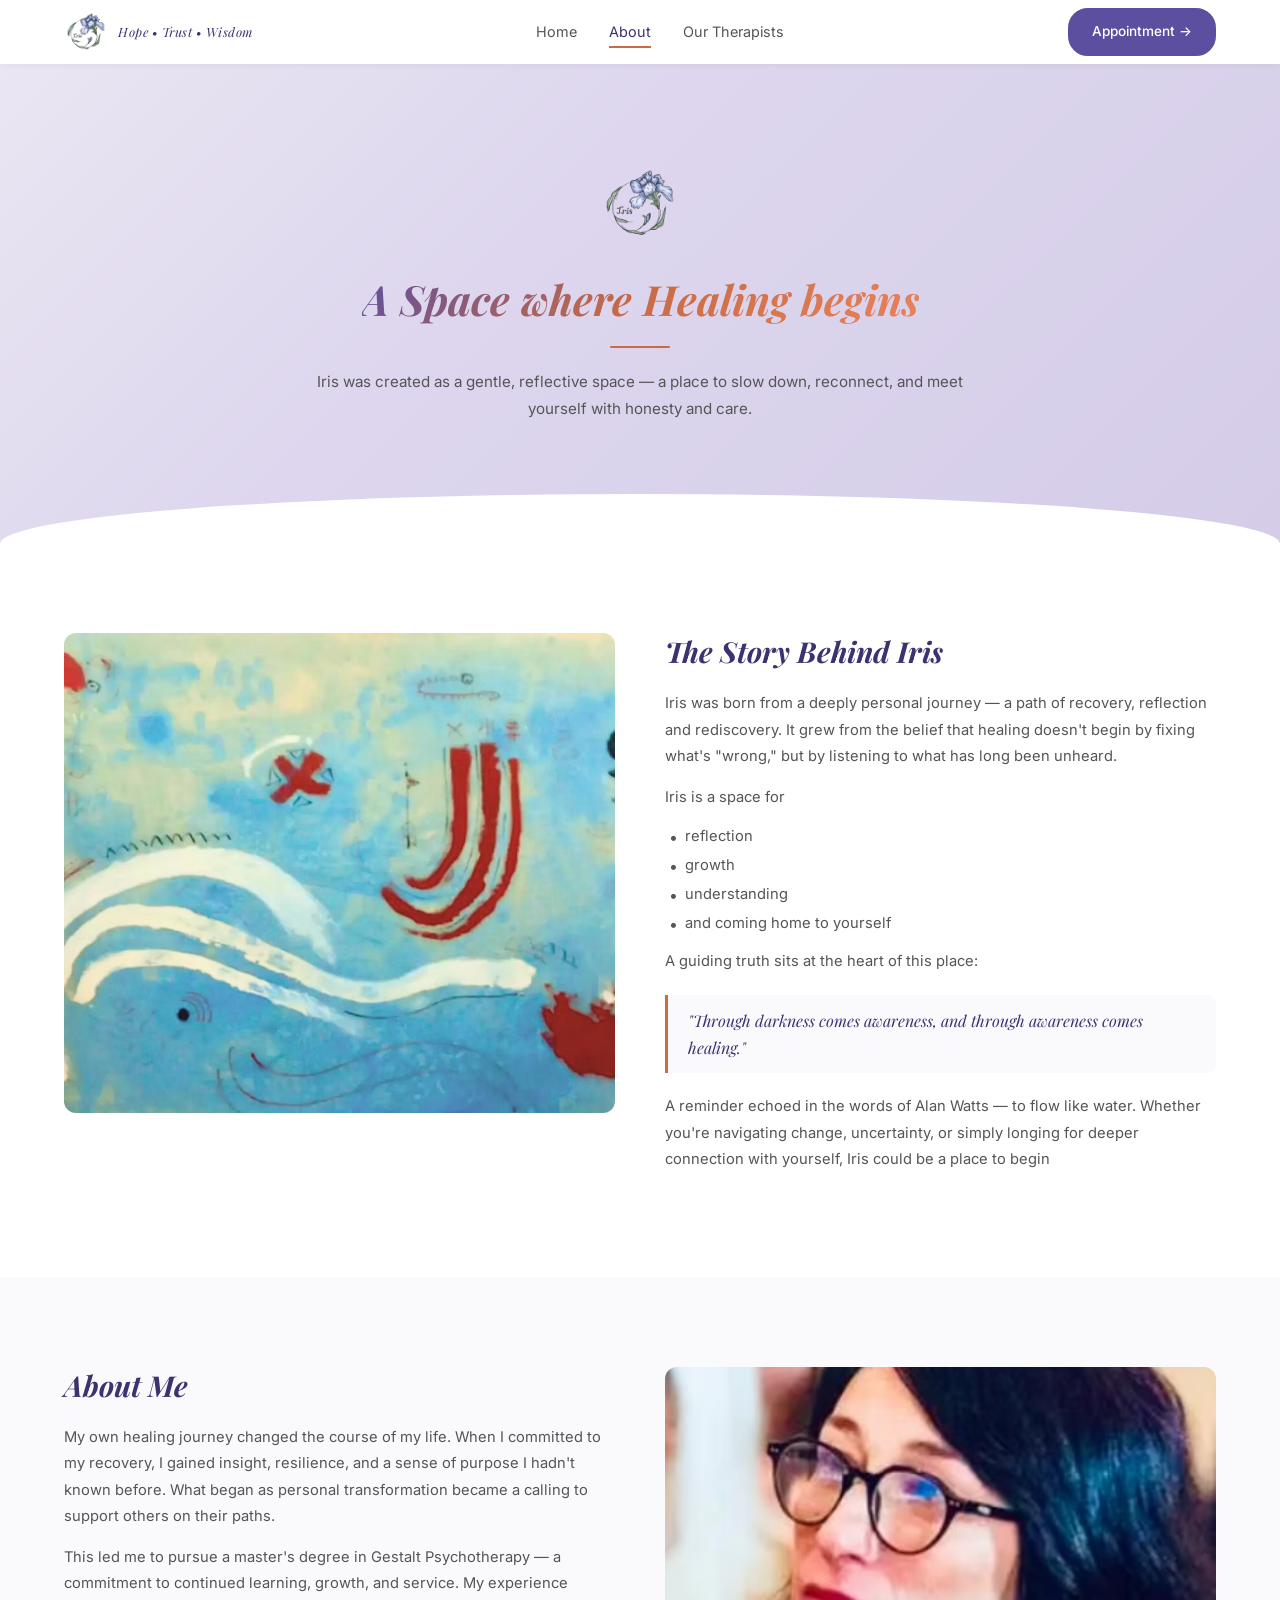
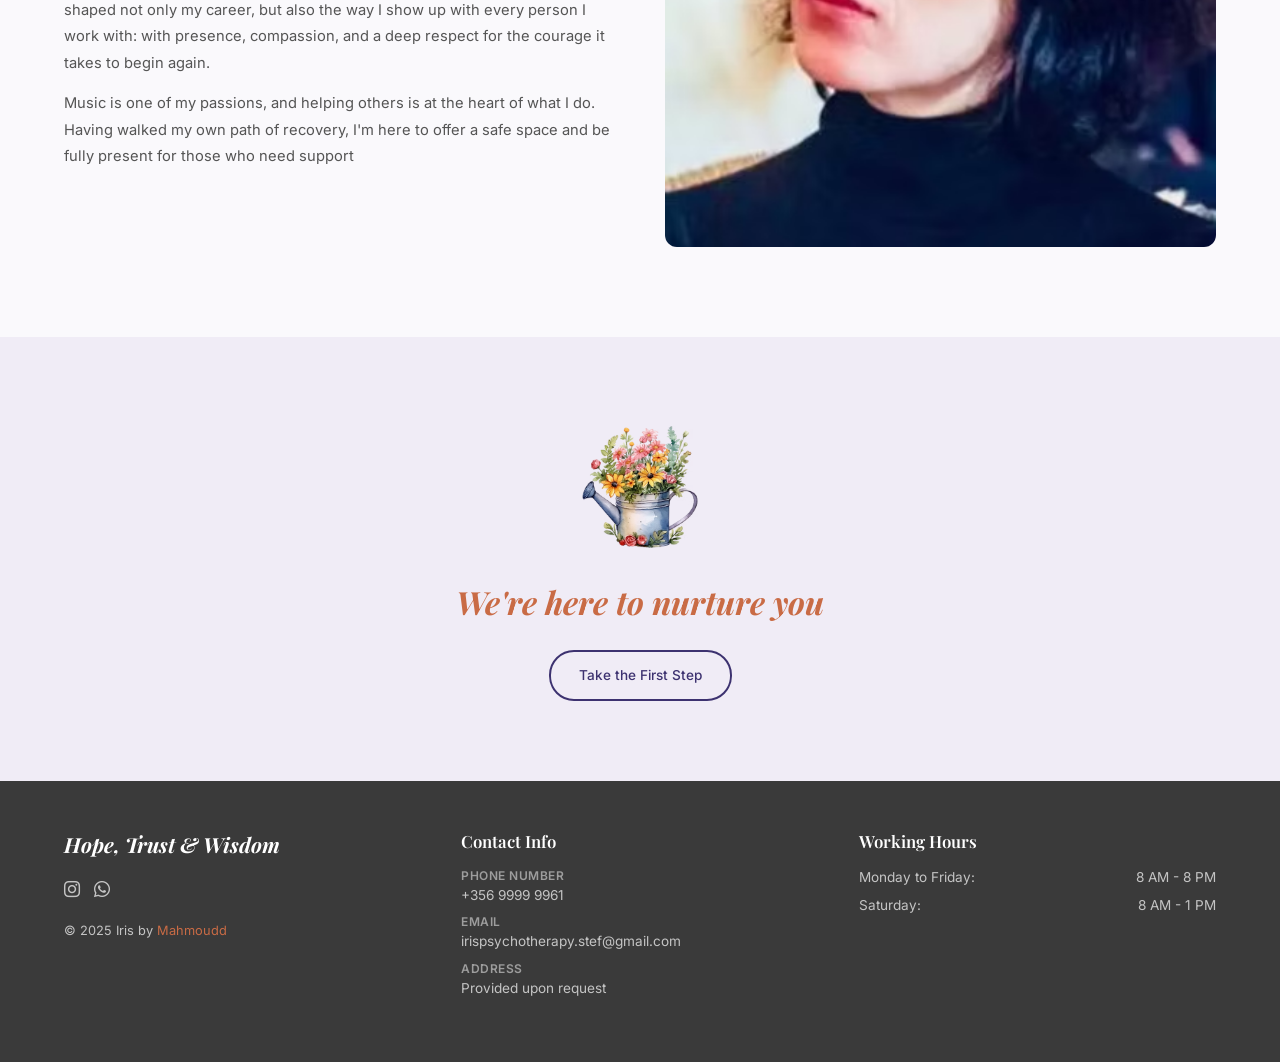
==== about.html @ fb7621ab "Initial commit: IRIS Psychotherapy static website Co-Authored-By: Claude Opus 4.6 (1M context) <nore" ====
<!DOCTYPE html>
<html lang="en">
<head>
  <meta charset="UTF-8">
  <meta name="viewport" content="width=device-width, initial-scale=1.0">
  <title>About - IRIS Psychotherapy</title>
  <link rel="preconnect" href="https://fonts.googleapis.com">
  <link rel="preconnect" href="https://fonts.gstatic.com" crossorigin>
  <link href="https://fonts.googleapis.com/css2?family=Inter:wght@300;400;500;600&family=Playfair+Display:ital,wght@0,400;0,500;0,600;0,700;1,400;1,500;1,600;1,700&display=swap" rel="stylesheet">
  <link rel="stylesheet" href="https://cdnjs.cloudflare.com/ajax/libs/font-awesome/6.5.1/css/all.min.css">
  <link rel="stylesheet" href="css/styles.css">
</head>
<body>

  <!-- Navigation -->
  <nav class="navbar">
    <div class="container">
      <a href="index.html" class="nav-logo">
        <img src="images/logo.png" alt="Iris Logo" class="nav-logo-img">
        <span class="nav-logo-text">Hope &bull; Trust &bull; Wisdom</span>
      </a>
      <div class="nav-links" id="navLinks">
        <a href="index.html">Home</a>
        <a href="about.html" class="active">About</a>
        <a href="#">Our Therapists</a>
      </div>
      <div class="nav-btn" id="navBtn">
        <a href="#" class="btn btn-primary">Appointment &rarr;</a>
      </div>
      <button class="nav-toggle" id="navToggle" aria-label="Toggle menu">
        <span></span>
        <span></span>
        <span></span>
      </button>
    </div>
  </nav>

  <!-- About Hero -->
  <section class="about-hero">
    <div class="container">
      <img src="images/logo.png" alt="Iris Logo" class="about-hero-logo">
      <h1><span class="heading-gradient">A Space where Healing begins</span></h1>
      <div class="hero-divider"></div>
      <p class="subtitle">
        Iris was created as a gentle, reflective space — a place to slow down, reconnect, and meet yourself with honesty and care.
      </p>
    </div>
    <div class="about-hero-curve"></div>
  </section>

  <!-- Story Section -->
  <section class="story-section">
    <div class="container">
      <div class="story-image">
        <img src="images/portrait.avif" alt="Therapist Portrait">
      </div>
      <div class="story-text">
        <h2>The Story Behind Iris</h2>
        <p>
          Iris was born from a deeply personal journey — a path of recovery, reflection and rediscovery. It grew from the belief that healing doesn't begin by fixing what's "wrong," but by listening to what has long been unheard.
        </p>
        <p>Iris is a space for</p>
        <ul>
          <li>reflection</li>
          <li>growth</li>
          <li>understanding</li>
          <li>and coming home to yourself</li>
        </ul>
        <p>A guiding truth sits at the heart of this place:</p>
        <blockquote>
          "Through darkness comes awareness, and through awareness comes healing."
        </blockquote>
        <p>
          A reminder echoed in the words of Alan Watts — to flow like water. Whether you're navigating change, uncertainty, or simply longing for deeper connection with yourself, Iris could be a place to begin
        </p>
      </div>
    </div>
  </section>

  <!-- About Me Section -->
  <section class="aboutme-section">
    <div class="container">
      <div class="aboutme-text">
        <h2>About Me</h2>
        <p>
          My own healing journey changed the course of my life. When I committed to my recovery, I gained insight, resilience, and a sense of purpose I hadn't known before. What began as personal transformation became a calling to support others on their paths.
        </p>
        <p>
          This led me to pursue a master's degree in Gestalt Psychotherapy — a commitment to continued learning, growth, and service. My experience shaped not only my career, but also the way I show up with every person I work with: with presence, compassion, and a deep respect for the courage it takes to begin again.
        </p>
        <p>
          Music is one of my passions, and helping others is at the heart of what I do. Having walked my own path of recovery, I'm here to offer a safe space and be fully present for those who need support
        </p>
      </div>
      <div class="aboutme-image">
        <img src="images/art.avif" alt="Artistic Painting">
      </div>
    </div>
  </section>

  <!-- CTA Section -->
  <section class="cta-section">
    <div class="container">
      <img src="images/healing-flowers.avif" alt="Healing Flowers" class="cta-flower-img">
      <h2 class="italic-coral">We're here to nurture you</h2>
      <a href="#" class="btn btn-outline">Take the First Step</a>
    </div>
  </section>

  <!-- Footer -->
  <footer class="footer">
    <div class="container">
      <div class="footer-grid">
        <div class="footer-brand">
          <h3>Hope, Trust &amp; Wisdom</h3>
          <div class="footer-social">
            <a href="#" aria-label="Instagram"><i class="fab fa-instagram"></i></a>
            <a href="#" aria-label="WhatsApp"><i class="fab fa-whatsapp"></i></a>
          </div>
          <p class="copyright">&copy; 2025 Iris by <a href="#">Mahmoudd</a></p>
        </div>
        <div class="footer-contact">
          <h4>Contact Info</h4>
          <p><span class="label">Phone Number</span>+356 9999 9961</p>
          <p><span class="label">Email</span>irispsychotherapy.stef@gmail.com</p>
          <p><span class="label">Address</span>Provided upon request</p>
        </div>
        <div class="footer-hours">
          <h4>Working Hours</h4>
          <p><span>Monday to Friday:</span> <span>8 AM - 8 PM</span></p>
          <p><span>Saturday:</span> <span>8 AM - 1 PM</span></p>
        </div>
      </div>
    </div>
  </footer>

  <script>
    const navToggle = document.getElementById('navToggle');
    const navLinks = document.getElementById('navLinks');
    const navBtn = document.getElementById('navBtn');
    navToggle.addEventListener('click', function() {
      navLinks.classList.toggle('active');
      navBtn.classList.toggle('active');
    });
  </script>

</body>
</html>
---- css/styles.css ----
/* ===== CSS Custom Properties ===== */
:root {
  --primary-purple: #3d3270;
  --coral: #c96b45;
  --cream-bg: #fef5ed;
  --dark-purple: #2d2654;
  --button-purple: #5c4fa0;
  --lavender: #eae6f2;
  --lavender-light: #f0ecf6;
  --footer-dark: #3a3a3a;
  --white: #ffffff;
  --body-text: #555555;
  --light-text: #777777;
  --max-width: 1200px;
}

/* ===== Reset & Base ===== */
*, *::before, *::after {
  margin: 0;
  padding: 0;
  box-sizing: border-box;
}

html {
  scroll-behavior: smooth;
}

body {
  font-family: 'Inter', sans-serif;
  color: var(--body-text);
  line-height: 1.7;
  font-size: 15px;
  background: var(--white);
}

a {
  text-decoration: none;
  color: inherit;
}

ul {
  list-style: none;
}

img {
  max-width: 100%;
  display: block;
}

.container {
  max-width: var(--max-width);
  margin: 0 auto;
  padding: 0 24px;
}

h1, h2, h3, h4, h5, h6 {
  font-family: 'Playfair Display', serif;
  color: var(--primary-purple);
  line-height: 1.3;
}

.italic-coral {
  font-family: 'Playfair Display', serif;
  font-style: italic;
  color: var(--coral);
}

.heading-gradient {
  font-family: 'Playfair Display', serif;
  font-style: italic;
  background: linear-gradient(135deg, var(--button-purple) 0%, var(--coral) 50%, #e8825c 100%);
  -webkit-background-clip: text;
  -webkit-text-fill-color: transparent;
  background-clip: text;
}

/* ===== Buttons ===== */
.btn {
  display: inline-block;
  padding: 12px 28px;
  border-radius: 25px;
  font-family: 'Inter', sans-serif;
  font-size: 0.85rem;
  font-weight: 500;
  cursor: pointer;
  transition: all 0.3s ease;
  border: 2px solid transparent;
}

.btn-primary {
  background: var(--button-purple);
  color: var(--white);
  border-color: var(--button-purple);
}

.btn-primary:hover {
  background: var(--primary-purple);
  border-color: var(--primary-purple);
  transform: translateY(-2px);
  box-shadow: 0 4px 15px rgba(92, 79, 160, 0.3);
}

.btn-outline {
  background: transparent;
  color: var(--primary-purple);
  border-color: var(--primary-purple);
}

.btn-outline:hover {
  background: var(--button-purple);
  color: var(--white);
  border-color: var(--button-purple);
  transform: translateY(-2px);
  box-shadow: 0 4px 15px rgba(92, 79, 160, 0.3);
}

/* ===== Navigation ===== */
.navbar {
  background: var(--white);
  box-shadow: 0 1px 8px rgba(0, 0, 0, 0.05);
  position: sticky;
  top: 0;
  z-index: 1000;
}

.navbar .container {
  display: flex;
  align-items: center;
  justify-content: space-between;
  height: 64px;
}

.nav-logo {
  display: flex;
  align-items: center;
  gap: 10px;
}

.nav-logo-img {
  width: 44px;
  height: 44px;
  object-fit: contain;
}

.nav-logo-text {
  font-family: 'Playfair Display', serif;
  font-style: italic;
  font-size: 0.8rem;
  color: var(--primary-purple);
  letter-spacing: 0.5px;
}

.nav-links {
  display: flex;
  align-items: center;
  gap: 32px;
}

.nav-links a {
  font-size: 0.9rem;
  color: var(--body-text);
  transition: color 0.3s ease;
  position: relative;
}

.nav-links a::after {
  content: '';
  position: absolute;
  bottom: -4px;
  left: 0;
  width: 0;
  height: 2px;
  background: var(--coral);
  transition: width 0.3s ease;
}

.nav-links a:hover,
.nav-links a.active {
  color: var(--primary-purple);
}

.nav-links a:hover::after,
.nav-links a.active::after {
  width: 100%;
}

.nav-btn .btn {
  padding: 10px 22px;
  font-size: 0.85rem;
  border-radius: 20px;
}

/* Mobile menu toggle */
.nav-toggle {
  display: none;
  flex-direction: column;
  gap: 5px;
  cursor: pointer;
  background: none;
  border: none;
  padding: 4px;
}

.nav-toggle span {
  width: 24px;
  height: 2px;
  background: var(--primary-purple);
  transition: all 0.3s ease;
}

/* ===== Hero Section (Home) ===== */
.hero {
  background: linear-gradient(135deg, var(--cream-bg) 0%, #fdf0e4 50%, #f8e6d6 100%);
  padding: 70px 0 90px;
  overflow: hidden;
}

.hero .container {
  display: flex;
  align-items: center;
  gap: 40px;
}

.hero-content {
  flex: 1;
  min-width: 0;
  animation: fadeInUp 0.8s ease both;
}

.hero-label {
  font-size: 0.7rem;
  font-weight: 600;
  letter-spacing: 3px;
  text-transform: uppercase;
  color: var(--button-purple);
  margin-bottom: 16px;
}

.hero-heading {
  font-size: 2.8rem;
  font-weight: 700;
  margin-bottom: 20px;
  line-height: 1.2;
}

.hero-heading .heading-gradient {
  display: block;
  font-size: 3rem;
}

.hero-desc {
  font-size: 0.95rem;
  color: var(--body-text);
  max-width: 480px;
  margin-bottom: 32px;
  line-height: 1.8;
}

.hero-buttons {
  display: flex;
  gap: 14px;
  flex-wrap: wrap;
}

.hero-visual {
  flex: 1;
  min-width: 0;
  display: flex;
  align-items: center;
  justify-content: center;
  animation: fadeInUp 0.8s ease 0.2s both;
}

.hero-logo-img {
  width: 100%;
  max-width: 420px;
  object-fit: contain;
}

/* ===== About Section (Home) ===== */
.about-section {
  padding: 90px 0;
  background: var(--white);
}

.about-section .container {
  display: flex;
  gap: 50px;
  align-items: flex-start;
}

.about-image {
  flex: 1;
  min-width: 0;
}

.about-image img {
  width: 100%;
  border-radius: 12px;
  object-fit: cover;
}

.about-text {
  flex: 1;
  min-width: 0;
}

.section-label {
  font-size: 0.72rem;
  font-weight: 600;
  letter-spacing: 3px;
  text-transform: uppercase;
  color: var(--button-purple);
  margin-bottom: 12px;
  display: block;
}

.about-text h2 {
  font-size: 1.9rem;
  margin-bottom: 20px;
  font-weight: 700;
}

.about-text p {
  margin-bottom: 14px;
  line-height: 1.8;
  font-size: 0.92rem;
}

.mission-vision {
  display: flex;
  gap: 36px;
  margin-top: 28px;
  margin-bottom: 28px;
}

.mission, .vision {
  flex: 1;
}

.mission h4, .vision h4 {
  font-size: 1rem;
  margin-bottom: 12px;
  color: var(--primary-purple);
  font-weight: 700;
}

.mission-item {
  display: flex;
  align-items: center;
  gap: 8px;
  margin-bottom: 8px;
  font-size: 0.88rem;
}

.mission-item .check {
  width: 20px;
  height: 20px;
  border: 1.5px solid var(--button-purple);
  border-radius: 50%;
  display: flex;
  align-items: center;
  justify-content: center;
  font-size: 0.65rem;
  color: var(--button-purple);
  flex-shrink: 0;
}

.vision p {
  font-size: 0.88rem;
  line-height: 1.7;
}

/* ===== Process Section ===== */
.process-section {
  padding: 90px 0;
  background: var(--white);
  border-top: 1px solid #f0f0f0;
}

.process-section .section-header {
  text-align: center;
  margin-bottom: 60px;
}

.process-section .section-header .section-label {
  margin-bottom: 8px;
}

.process-section .section-header h2 {
  font-size: 2rem;
}

/* Timeline */
.timeline {
  position: relative;
}

.timeline-line {
  position: absolute;
  top: 24px;
  left: 0;
  right: 0;
  height: 2px;
  background: repeating-linear-gradient(
    90deg,
    var(--lavender) 0px,
    var(--lavender) 8px,
    transparent 8px,
    transparent 16px
  );
  z-index: 0;
}

.timeline-steps {
  display: grid;
  grid-template-columns: repeat(4, 1fr);
  gap: 24px;
  position: relative;
  z-index: 1;
}

.timeline-step {
  display: flex;
  flex-direction: column;
  align-items: center;
  text-align: center;
}

.timeline-node {
  width: 50px;
  height: 50px;
  border-radius: 50%;
  background: linear-gradient(135deg, var(--button-purple), var(--coral));
  display: flex;
  align-items: center;
  justify-content: center;
  margin-bottom: 24px;
  position: relative;
  box-shadow: 0 4px 16px rgba(92, 79, 160, 0.25);
  transition: all 0.3s ease;
}

.timeline-step:hover .timeline-node {
  transform: scale(1.12);
  box-shadow: 0 6px 24px rgba(92, 79, 160, 0.35);
}

.timeline-number {
  font-family: 'Playfair Display', serif;
  font-size: 1rem;
  font-weight: 700;
  color: var(--white);
}

.timeline-card {
  background: var(--white);
  border: 1px solid #ebe7f2;
  border-radius: 14px;
  padding: 28px 24px;
  width: 100%;
  transition: all 0.3s ease;
  border-top: 3px solid transparent;
}

.timeline-step:hover .timeline-card {
  transform: translateY(-4px);
  box-shadow: 0 10px 30px rgba(61, 50, 112, 0.08);
  border-top-color: var(--coral);
}

.timeline-card h3 {
  font-family: 'Playfair Display', serif;
  font-size: 1.15rem;
  color: var(--primary-purple);
  margin-bottom: 12px;
  font-weight: 600;
}

.timeline-card p {
  font-size: 0.85rem;
  line-height: 1.75;
  color: var(--body-text);
}

/* ===== Testimonial Section ===== */
.testimonial-section {
  background: var(--dark-purple);
  padding: 80px 0;
  text-align: center;
  position: relative;
  overflow: hidden;
}

.testimonial-quote-mark-left,
.testimonial-quote-mark {
  font-family: 'Playfair Display', serif;
  font-size: 6rem;
  color: rgba(255, 255, 255, 0.12);
  line-height: 1;
  position: absolute;
  top: 50px;
  left: 10%;
}

.testimonial-quote-mark-right {
  font-family: 'Playfair Display', serif;
  font-size: 6rem;
  color: rgba(255, 255, 255, 0.12);
  line-height: 1;
  position: absolute;
  bottom: 80px;
  right: 10%;
}

.testimonial-section blockquote {
  max-width: 700px;
  margin: 0 auto;
  position: relative;
  z-index: 1;
}

.testimonial-section blockquote p {
  font-family: 'Playfair Display', serif;
  font-size: 1.05rem;
  color: var(--white);
  line-height: 2;
  font-style: italic;
  margin-bottom: 28px;
}

.testimonial-attribution {
  font-family: 'Inter', sans-serif;
  font-style: normal;
  font-size: 0.85rem;
  color: rgba(255, 255, 255, 0.6);
  letter-spacing: 1px;
}

/* ===== CTA Section ===== */
.cta-section {
  padding: 80px 0;
  text-align: center;
  background: var(--lavender-light);
}

.cta-flower-img {
  width: 140px;
  height: auto;
  margin: 0 auto 24px;
}

.cta-section h2 {
  font-size: 2rem;
  margin-bottom: 28px;
}

/* ===== Footer ===== */
.footer {
  background: var(--footer-dark);
  padding: 50px 0 30px;
  color: rgba(255, 255, 255, 0.7);
  font-size: 0.85rem;
}

.footer-grid {
  display: grid;
  grid-template-columns: 1fr 1fr 1fr;
  gap: 40px;
  margin-bottom: 30px;
}

.footer-brand h3 {
  font-family: 'Playfair Display', serif;
  font-style: italic;
  color: var(--white);
  font-size: 1.3rem;
  margin-bottom: 16px;
}

.footer-social {
  display: flex;
  gap: 14px;
  margin-bottom: 14px;
}

.footer-social a {
  color: rgba(255, 255, 255, 0.7);
  font-size: 1.15rem;
  transition: color 0.3s ease;
}

.footer-social a:hover {
  color: var(--coral);
}

.footer-brand .copyright {
  font-size: 0.8rem;
}

.footer-brand .copyright a {
  color: var(--coral);
  transition: color 0.3s ease;
}

.footer-brand .copyright a:hover {
  color: #e0885f;
}

.footer-contact h4,
.footer-hours h4 {
  color: var(--white);
  font-family: 'Playfair Display', serif;
  font-size: 1.05rem;
  margin-bottom: 14px;
  font-weight: 600;
}

.footer-contact p {
  margin-bottom: 4px;
  line-height: 1.5;
}

.footer-contact p .label {
  display: block;
  font-size: 0.75rem;
  font-weight: 600;
  text-transform: uppercase;
  letter-spacing: 0.5px;
  color: rgba(255, 255, 255, 0.5);
  margin-top: 8px;
}

.footer-hours p {
  margin-bottom: 6px;
  line-height: 1.6;
  display: flex;
  justify-content: space-between;
  gap: 20px;
}

/* footer-bottom removed */

/* ===== About Page Hero ===== */
.about-hero {
  background: linear-gradient(135deg, var(--lavender) 0%, #ddd6ee 40%, #d5cde8 100%);
  padding: 100px 0 120px;
  text-align: center;
  position: relative;
  overflow: hidden;
}

.about-hero-logo {
  width: 80px;
  height: 80px;
  object-fit: contain;
  margin: 0 auto 28px;
  opacity: 0.85;
}

.about-hero h1 {
  font-size: 2.6rem;
  margin-bottom: 0;
  animation: fadeInUp 0.8s ease both;
}

.hero-divider {
  width: 60px;
  height: 2px;
  background: var(--coral);
  margin: 20px auto;
  border-radius: 2px;
}

.about-hero .subtitle {
  max-width: 680px;
  margin: 0 auto;
  font-size: 0.95rem;
  line-height: 1.8;
  color: var(--body-text);
  animation: fadeInUp 0.8s ease 0.15s both;
}

.about-hero-curve {
  position: absolute;
  bottom: -1px;
  left: 0;
  right: 0;
  height: 50px;
  background: var(--white);
  border-radius: 50% 50% 0 0 / 100% 100% 0 0;
}

@keyframes fadeInUp {
  from {
    opacity: 0;
    transform: translateY(20px);
  }
  to {
    opacity: 1;
    transform: translateY(0);
  }
}

/* ===== Story Section (About Page) ===== */
.story-section {
  padding: 90px 0;
  background: var(--white);
}

.story-section .container {
  display: flex;
  gap: 50px;
  align-items: flex-start;
}

.story-image {
  flex: 1;
  min-width: 0;
}

.story-image img {
  width: 100%;
  height: 480px;
  border-radius: 12px;
  object-fit: cover;
}

.story-text {
  flex: 1;
  min-width: 0;
}

.story-text h2 {
  font-size: 1.8rem;
  font-style: italic;
  margin-bottom: 20px;
}

.story-text p {
  margin-bottom: 14px;
  line-height: 1.8;
  font-size: 0.92rem;
}

.story-text ul {
  margin: 12px 0;
  padding-left: 4px;
}

.story-text ul li {
  position: relative;
  padding-left: 16px;
  margin-bottom: 4px;
  line-height: 1.7;
  font-size: 0.92rem;
}

.story-text ul li::before {
  content: '\2022';
  position: absolute;
  left: 0;
  color: var(--body-text);
  font-size: 1rem;
}

.story-text blockquote {
  border-left: 3px solid var(--coral);
  padding: 12px 20px;
  margin: 20px 0;
  font-family: 'Playfair Display', serif;
  font-style: italic;
  font-size: 1rem;
  color: var(--primary-purple);
  background: rgba(234, 230, 242, 0.25);
  border-radius: 0 8px 8px 0;
}

/* ===== About Me Section (About Page) ===== */
.aboutme-section {
  padding: 90px 0;
  background: #faf9fc;
}

.aboutme-section .container {
  display: flex;
  gap: 50px;
  align-items: flex-start;
}

.aboutme-text {
  flex: 1;
  min-width: 0;
}

.aboutme-text h2 {
  font-size: 1.8rem;
  font-style: italic;
  margin-bottom: 20px;
}

.aboutme-text p {
  margin-bottom: 14px;
  line-height: 1.8;
  font-size: 0.92rem;
}

.aboutme-image {
  flex: 1;
  min-width: 0;
}

.aboutme-image img {
  width: 100%;
  height: 480px;
  border-radius: 12px;
  object-fit: cover;
}

/* ===== Responsive Design ===== */
@media (max-width: 992px) {
  .hero .container {
    flex-direction: column;
    text-align: center;
  }

  .hero-desc {
    margin-left: auto;
    margin-right: auto;
  }

  .hero-buttons {
    justify-content: center;
  }

  .hero-heading {
    font-size: 2.4rem;
  }

  .hero-heading .heading-gradient {
    font-size: 2.6rem;
  }

  .about-section .container,
  .story-section .container,
  .aboutme-section .container {
    flex-direction: column;
  }

  .timeline-steps {
    grid-template-columns: repeat(2, 1fr);
    gap: 40px 24px;
  }

  .timeline-line {
    display: none;
  }

  .footer-grid {
    grid-template-columns: 1fr;
    gap: 28px;
  }

  .about-hero h1 {
    font-size: 2.2rem;
  }
}

@media (max-width: 768px) {
  .nav-links,
  .nav-btn {
    display: none;
  }

  .nav-links.active {
    display: flex;
    flex-direction: column;
    position: absolute;
    top: 64px;
    left: 0;
    right: 0;
    background: var(--white);
    padding: 24px;
    box-shadow: 0 8px 20px rgba(0, 0, 0, 0.1);
    gap: 20px;
    z-index: 999;
  }

  .nav-btn.active {
    display: block;
    position: absolute;
    top: calc(64px + 120px);
    left: 0;
    right: 0;
    background: var(--white);
    padding: 0 24px 24px;
    box-shadow: 0 8px 20px rgba(0, 0, 0, 0.1);
    z-index: 999;
  }

  .nav-toggle {
    display: flex;
  }

  .hero {
    padding: 50px 0 70px;
  }

  .hero-heading {
    font-size: 2rem;
  }

  .hero-heading .heading-gradient {
    font-size: 2.2rem;
  }

  .timeline-steps {
    grid-template-columns: 1fr;
    gap: 32px;
  }

  .mission-vision {
    flex-direction: column;
    gap: 20px;
  }

  .about-section,
  .process-section,
  .testimonial-section,
  .cta-section,
  .story-section,
  .aboutme-section {
    padding: 60px 0;
  }

  .about-text h2,
  .story-text h2,
  .aboutme-text h2 {
    font-size: 1.6rem;
  }

  .story-image img,
  .aboutme-image img {
    height: 360px;
  }

  .about-hero h1 {
    font-size: 1.8rem;
  }

  .cta-section h2 {
    font-size: 1.6rem;
  }
}

@media (max-width: 480px) {
  .hero-heading {
    font-size: 1.7rem;
  }

  .hero-heading .heading-gradient {
    font-size: 1.9rem;
  }

  .hero-buttons {
    flex-direction: column;
    align-items: center;
  }

  .btn {
    padding: 11px 24px;
    font-size: 0.85rem;
  }
}
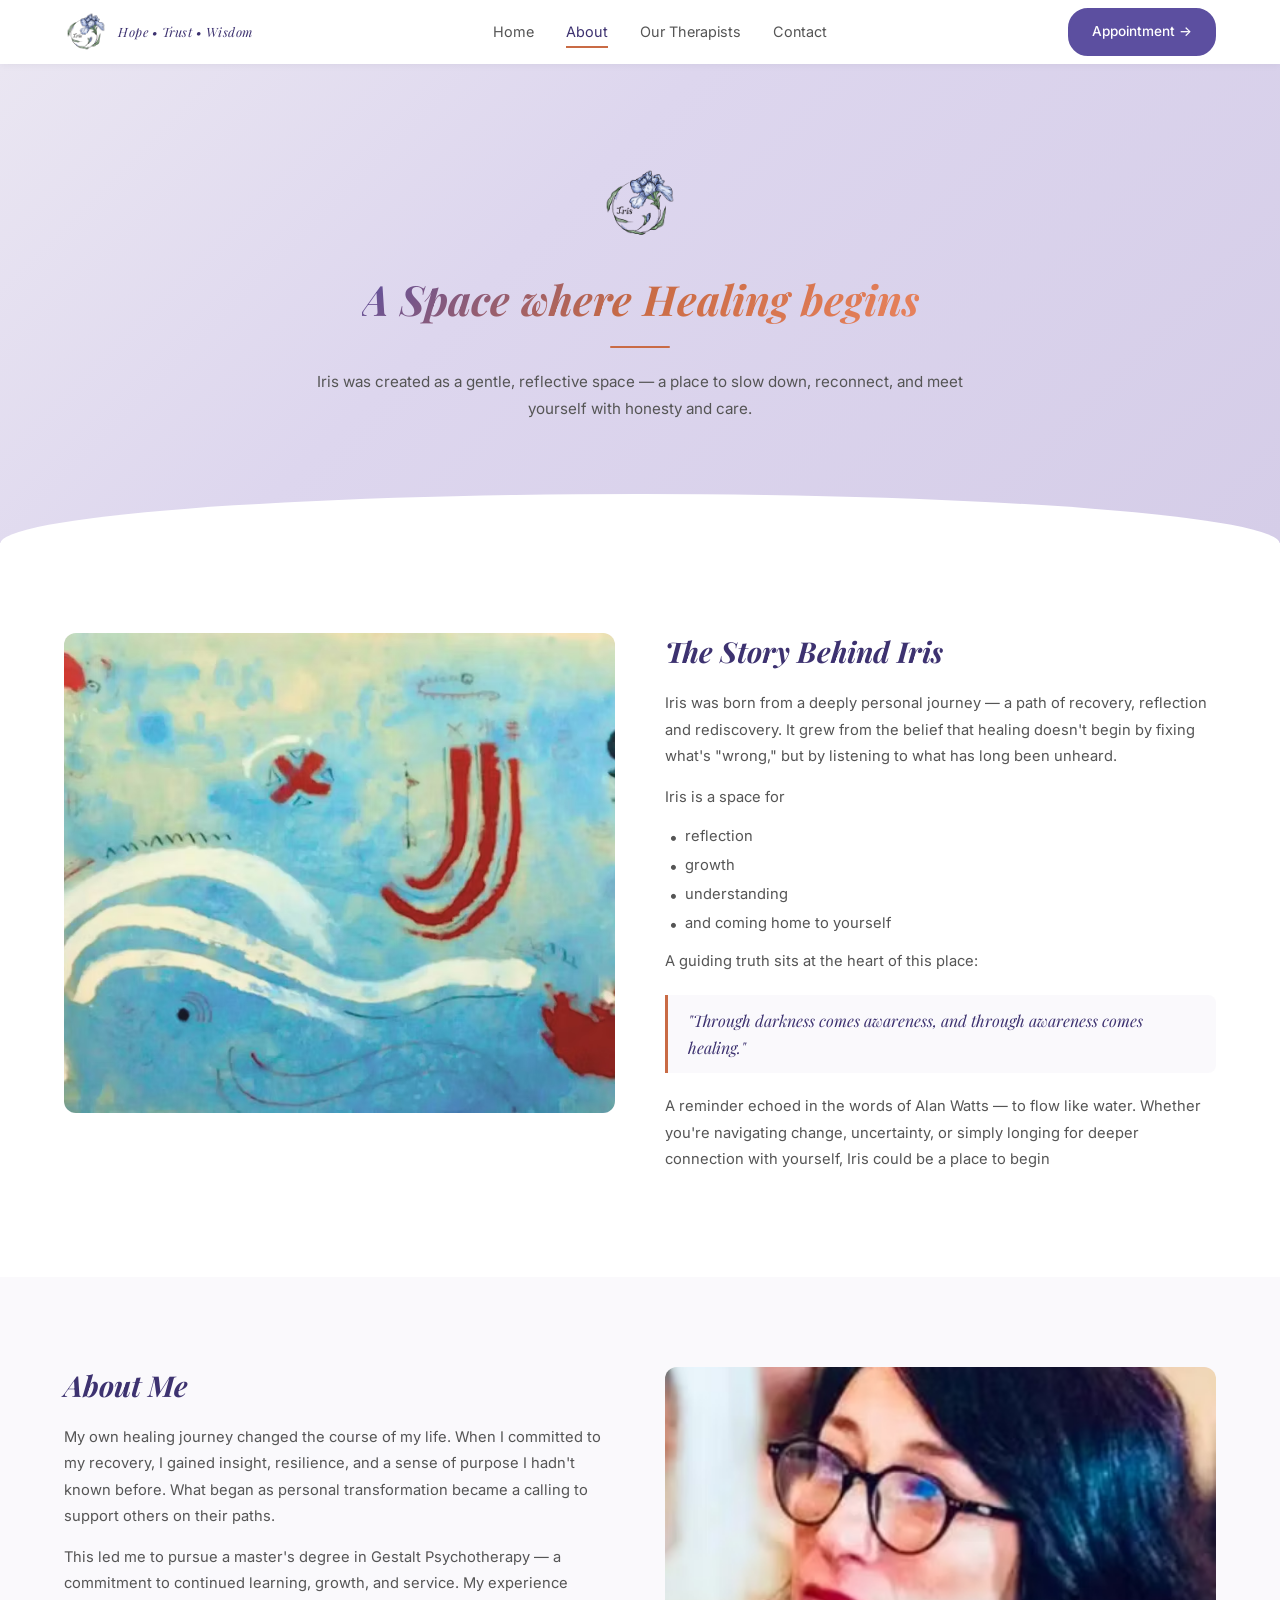
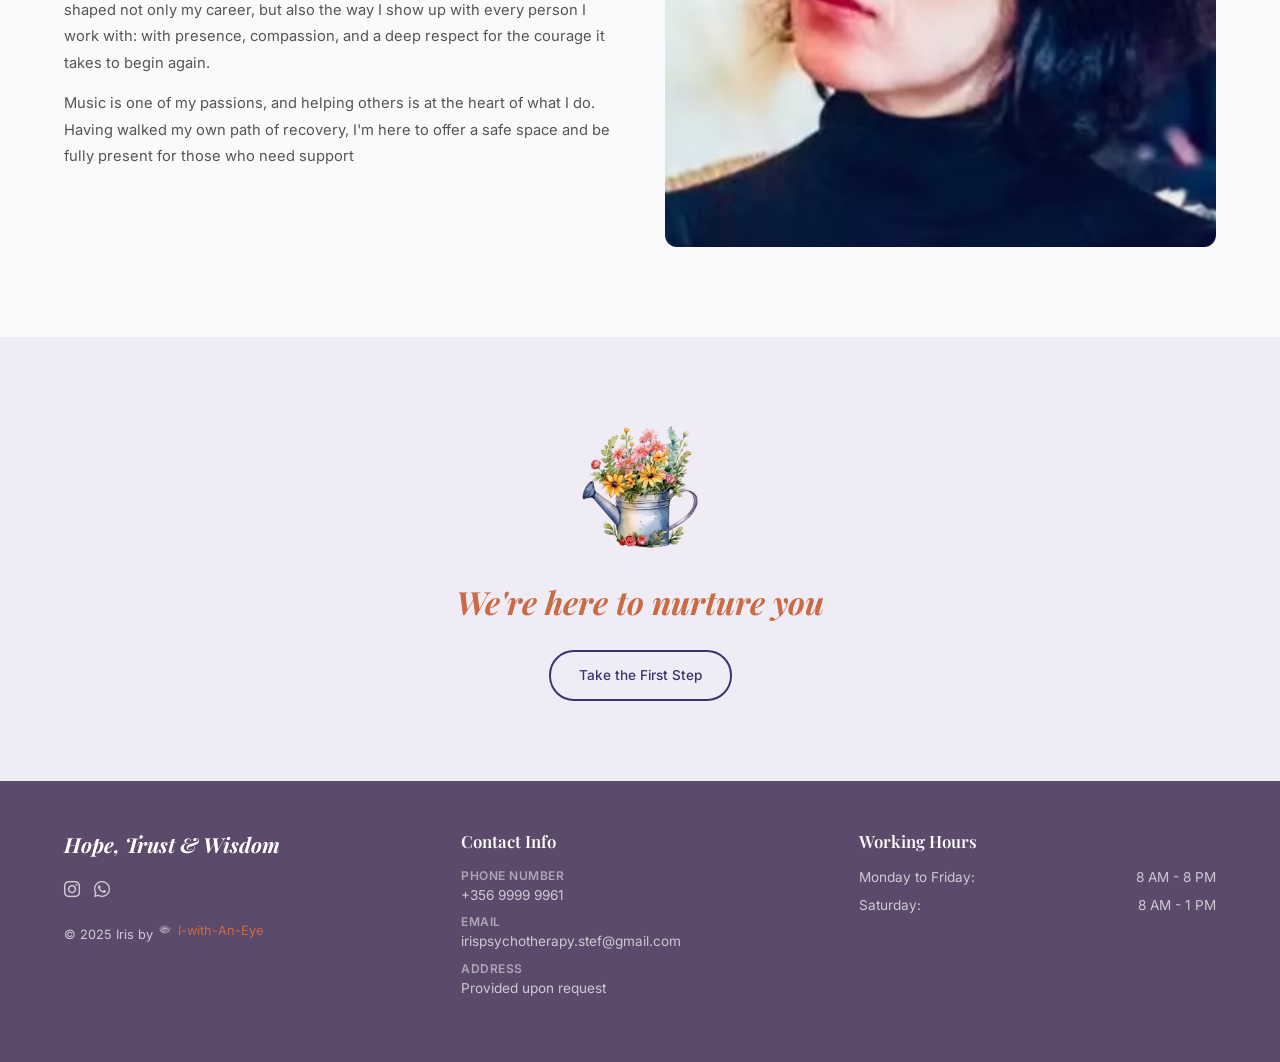
==== commit 02885160: "Add therapists page, design effects, I-with-An-Eye credit, and link fixes - New therapists.html: Ste" ====
--- a/about.html
+++ b/about.html
@@ -13,7 +13,7 @@
 <body>
 
   <!-- Navigation -->
-  <nav class="navbar">
+  <nav class="navbar" id="navbar">
     <div class="container">
       <a href="index.html" class="nav-logo">
         <img src="images/logo.png" alt="Iris Logo" class="nav-logo-img">
@@ -22,10 +22,11 @@
       <div class="nav-links" id="navLinks">
         <a href="index.html">Home</a>
         <a href="about.html" class="active">About</a>
-        <a href="#">Our Therapists</a>
+        <a href="therapists.html">Our Therapists</a>
+        <a href="index.html#contact">Contact</a>
       </div>
       <div class="nav-btn" id="navBtn">
-        <a href="#" class="btn btn-primary">Appointment &rarr;</a>
+        <a href="index.html#contact" class="btn btn-primary">Appointment &rarr;</a>
       </div>
       <button class="nav-toggle" id="navToggle" aria-label="Toggle menu">
         <span></span>
@@ -103,7 +104,7 @@
     <div class="container">
       <img src="images/healing-flowers.avif" alt="Healing Flowers" class="cta-flower-img">
       <h2 class="italic-coral">We're here to nurture you</h2>
-      <a href="#" class="btn btn-outline">Take the First Step</a>
+      <a href="index.html#contact" class="btn btn-outline">Take the First Step</a>
     </div>
   </section>
 
@@ -114,15 +115,15 @@
         <div class="footer-brand">
           <h3>Hope, Trust &amp; Wisdom</h3>
           <div class="footer-social">
-            <a href="#" aria-label="Instagram"><i class="fab fa-instagram"></i></a>
-            <a href="#" aria-label="WhatsApp"><i class="fab fa-whatsapp"></i></a>
+            <a href="https://www.instagram.com/p/DRwEeCRiIgd/" target="_blank" rel="noopener" aria-label="Instagram"><i class="fab fa-instagram"></i></a>
+            <a href="https://wa.me/35699999961" target="_blank" rel="noopener" aria-label="WhatsApp"><i class="fab fa-whatsapp"></i></a>
           </div>
-          <p class="copyright">&copy; 2025 Iris by <a href="#">Mahmoudd</a></p>
+          <p class="copyright">&copy; 2025 Iris by <a href="https://i-zaak.com" target="_blank" rel="noopener" class="credit-link"><img src="images/eye-logo.png" alt="I-with-An-Eye" class="credit-logo">I-with-An-Eye</a></p>
         </div>
         <div class="footer-contact">
           <h4>Contact Info</h4>
-          <p><span class="label">Phone Number</span>+356 9999 9961</p>
-          <p><span class="label">Email</span>irispsychotherapy.stef@gmail.com</p>
+          <p><span class="label">Phone Number</span><a href="tel:+35699999961">+356 9999 9961</a></p>
+          <p><span class="label">Email</span><a href="mailto:irispsychotherapy.stef@gmail.com">irispsychotherapy.stef@gmail.com</a></p>
           <p><span class="label">Address</span>Provided upon request</p>
         </div>
         <div class="footer-hours">
@@ -134,15 +135,7 @@
     </div>
   </footer>
 
-  <script>
-    const navToggle = document.getElementById('navToggle');
-    const navLinks = document.getElementById('navLinks');
-    const navBtn = document.getElementById('navBtn');
-    navToggle.addEventListener('click', function() {
-      navLinks.classList.toggle('active');
-      navBtn.classList.toggle('active');
-    });
-  </script>
+  <script src="js/main.js"></script>
 
 </body>
 </html>
--- a/css/styles.css
+++ b/css/styles.css
@@ -7,7 +7,7 @@
   --button-purple: #5c4fa0;
   --lavender: #eae6f2;
   --lavender-light: #f0ecf6;
-  --footer-dark: #3a3a3a;
+  --footer-dark: #5c4a6b;
   --white: #ffffff;
   --body-text: #555555;
   --light-text: #777777;
@@ -121,6 +121,12 @@
   position: sticky;
   top: 0;
   z-index: 1000;
+  transition: background 300ms ease-in-out, box-shadow 300ms ease-in-out;
+}
+
+/* Scrolled state (added via JS) — same solid white, shadow deepens */
+.navbar.scrolled {
+  box-shadow: 0 2px 20px rgba(61, 50, 112, 0.10);
 }
 
 .navbar .container {
@@ -555,6 +561,97 @@
   margin-bottom: 28px;
 }
 
+/* ===== Contact Section ===== */
+.contact-section {
+  padding: 90px 0;
+  background: var(--white);
+}
+
+.contact-section .section-header {
+  text-align: center;
+  margin-bottom: 48px;
+}
+
+.contact-section .section-header h2 {
+  font-size: 2rem;
+  margin-bottom: 12px;
+}
+
+.contact-subtitle {
+  font-size: 0.92rem;
+  color: var(--body-text);
+  max-width: 480px;
+  margin: 0 auto;
+}
+
+.contact-form {
+  max-width: 700px;
+  margin: 0 auto;
+}
+
+.form-row {
+  display: flex;
+  gap: 20px;
+  margin-bottom: 20px;
+}
+
+.form-group {
+  flex: 1;
+  display: flex;
+  flex-direction: column;
+}
+
+.form-group.full-width {
+  margin-bottom: 24px;
+}
+
+.form-group label {
+  font-size: 0.8rem;
+  font-weight: 500;
+  color: var(--primary-purple);
+  margin-bottom: 6px;
+  letter-spacing: 0.3px;
+}
+
+.form-group input,
+.form-group select,
+.form-group textarea {
+  font-family: 'Inter', sans-serif;
+  font-size: 0.88rem;
+  padding: 12px 16px;
+  border: 1.5px solid #e0dce8;
+  border-radius: 10px;
+  background: #faf9fc;
+  color: var(--body-text);
+  transition: border-color 0.3s ease, box-shadow 0.3s ease;
+  outline: none;
+}
+
+.form-group input:focus,
+.form-group select:focus,
+.form-group textarea:focus {
+  border-color: var(--button-purple);
+  box-shadow: 0 0 0 3px rgba(92, 79, 160, 0.1);
+}
+
+.form-group input::placeholder,
+.form-group textarea::placeholder {
+  color: #b0aab8;
+}
+
+.form-group textarea {
+  resize: vertical;
+  min-height: 120px;
+}
+
+.contact-form .btn {
+  display: block;
+  width: 100%;
+  text-align: center;
+  font-size: 0.92rem;
+  padding: 14px 28px;
+}
+
 /* ===== Footer ===== */
 .footer {
   background: var(--footer-dark);
@@ -619,6 +716,15 @@
 .footer-contact p {
   margin-bottom: 4px;
   line-height: 1.5;
+}
+
+.footer-contact a {
+  color: rgba(255, 255, 255, 0.7);
+  transition: color 0.3s ease;
+}
+
+.footer-contact a:hover {
+  color: var(--coral);
 }
 
 .footer-contact p .label {
@@ -817,6 +923,283 @@
   object-fit: cover;
 }
 
+/* ===== Image fade-in on load ===== */
+img {
+  opacity: 0;
+  transition: opacity 500ms ease-in-out;
+}
+
+img.img-loaded {
+  opacity: 1;
+}
+
+/* ===== Scroll reveal ===== */
+.reveal {
+  opacity: 0;
+  transform: translateY(28px);
+  transition: opacity 700ms cubic-bezier(.19, 1, .22, 1), transform 700ms cubic-bezier(.19, 1, .22, 1);
+}
+
+.reveal.revealed {
+  opacity: 1;
+  transform: translateY(0);
+}
+
+/* ===== Credit logo in footer ===== */
+.credit-link {
+  display: inline-flex;
+  align-items: center;
+  gap: 5px;
+  color: var(--coral);
+  transition: color 0.3s ease;
+}
+
+.credit-link:hover {
+  color: #e0885f;
+}
+
+.credit-logo {
+  width: 16px;
+  height: 16px;
+  object-fit: contain;
+  opacity: 1 !important; /* override the global img fade for this tiny icon */
+  filter: invert(0); /* white logo on dark bg */
+}
+
+/* ===== Parallax Section ===== */
+.parallax-section {
+  position: relative;
+  overflow: hidden;
+}
+
+.parallax-bg {
+  position: absolute;
+  inset: -60px 0;
+  background-size: cover;
+  background-position: center;
+  will-change: transform;
+  z-index: 0;
+}
+
+.parallax-overlay {
+  position: absolute;
+  inset: 0;
+  background: linear-gradient(135deg, rgba(61, 50, 112, 0.75) 0%, rgba(45, 38, 84, 0.65) 100%);
+  z-index: 1;
+}
+
+/* ===== Therapists Hero ===== */
+.therapists-hero {
+  padding: 110px 0 100px;
+  text-align: center;
+}
+
+.therapists-hero-content {
+  position: relative;
+  z-index: 2;
+}
+
+.therapists-hero .section-label.light {
+  color: rgba(255, 255, 255, 0.75);
+}
+
+.therapists-hero h1 {
+  font-size: 2.8rem;
+  color: var(--white);
+  margin-bottom: 0;
+  animation: fadeInUp 0.8s ease both;
+}
+
+.therapists-hero .hero-divider {
+  margin: 20px auto;
+}
+
+.therapists-hero .subtitle {
+  max-width: 600px;
+  margin: 0 auto;
+  font-size: 0.95rem;
+  line-height: 1.8;
+  color: rgba(255, 255, 255, 0.82);
+  animation: fadeInUp 0.8s ease 0.15s both;
+}
+
+/* ===== Therapists Section ===== */
+.therapists-section {
+  padding: 90px 0;
+  background: var(--white);
+}
+
+.therapist-card {
+  display: flex;
+  gap: 60px;
+  align-items: flex-start;
+  margin-bottom: 90px;
+  padding-bottom: 90px;
+  border-bottom: 1px solid #f0ecf6;
+}
+
+.therapist-card:last-child {
+  margin-bottom: 0;
+  padding-bottom: 0;
+  border-bottom: none;
+}
+
+.therapist-card--reverse {
+  flex-direction: row-reverse;
+}
+
+.therapist-photo-wrap {
+  flex: 0 0 360px;
+  position: relative;
+}
+
+.therapist-photo-wrap::before {
+  content: '';
+  position: absolute;
+  inset: -12px -12px auto auto;
+  width: 80px;
+  height: 80px;
+  border-top: 3px solid var(--coral);
+  border-right: 3px solid var(--coral);
+  border-radius: 0 8px 0 0;
+  z-index: 0;
+}
+
+.therapist-card--reverse .therapist-photo-wrap::before {
+  inset: -12px auto auto -12px;
+  border-top: 3px solid var(--coral);
+  border-right: none;
+  border-left: 3px solid var(--coral);
+  border-radius: 8px 0 0 0;
+}
+
+.therapist-photo {
+  width: 100%;
+  height: 480px;
+  object-fit: cover;
+  border-radius: 12px;
+  position: relative;
+  z-index: 1;
+}
+
+.therapist-info {
+  flex: 1;
+  min-width: 0;
+  padding-top: 8px;
+}
+
+.therapist-info h2 {
+  font-size: 2rem;
+  margin: 8px 0 0;
+}
+
+.therapist-divider {
+  width: 40px;
+  height: 2px;
+  background: var(--coral);
+  border-radius: 2px;
+  margin: 16px 0 20px;
+}
+
+.therapist-info p {
+  font-size: 0.92rem;
+  line-height: 1.85;
+  margin-bottom: 14px;
+  color: var(--body-text);
+}
+
+.therapist-specialisms {
+  display: flex;
+  flex-wrap: wrap;
+  gap: 8px;
+  margin: 20px 0 28px;
+}
+
+.specialism-tag {
+  font-size: 0.75rem;
+  font-weight: 500;
+  padding: 5px 14px;
+  border-radius: 20px;
+  background: var(--lavender);
+  color: var(--primary-purple);
+  letter-spacing: 0.3px;
+  transition: background 0.3s ease, color 0.3s ease;
+}
+
+.specialism-tag:hover {
+  background: var(--button-purple);
+  color: var(--white);
+}
+
+/* ===== Approach Section ===== */
+.approach-section {
+  padding: 90px 0;
+  background: var(--lavender-light);
+}
+
+.approach-inner {
+  max-width: 860px;
+  margin: 0 auto;
+  text-align: center;
+}
+
+.approach-inner h2 {
+  font-size: 2rem;
+  margin: 8px 0 20px;
+}
+
+.approach-inner > p {
+  font-size: 0.93rem;
+  line-height: 1.85;
+  margin-bottom: 14px;
+  max-width: 680px;
+  margin-left: auto;
+  margin-right: auto;
+}
+
+.approach-pillars {
+  display: flex;
+  gap: 32px;
+  margin-top: 48px;
+}
+
+.pillar {
+  flex: 1;
+  text-align: center;
+}
+
+.pillar-icon {
+  width: 54px;
+  height: 54px;
+  border-radius: 50%;
+  background: linear-gradient(135deg, var(--button-purple), var(--coral));
+  display: flex;
+  align-items: center;
+  justify-content: center;
+  margin: 0 auto 16px;
+  color: var(--white);
+  font-size: 1.1rem;
+  box-shadow: 0 4px 16px rgba(92, 79, 160, 0.25);
+  transition: transform 0.3s ease, box-shadow 0.3s ease;
+}
+
+.pillar:hover .pillar-icon {
+  transform: scale(1.1);
+  box-shadow: 0 6px 24px rgba(92, 79, 160, 0.35);
+}
+
+.pillar h4 {
+  font-size: 1.05rem;
+  margin-bottom: 8px;
+  color: var(--primary-purple);
+}
+
+.pillar p {
+  font-size: 0.85rem;
+  line-height: 1.7;
+  color: var(--body-text);
+}
+
 /* ===== Responsive Design ===== */
 @media (max-width: 992px) {
   .hero .container {
@@ -845,6 +1228,31 @@
   .story-section .container,
   .aboutme-section .container {
     flex-direction: column;
+  }
+
+  .therapist-card,
+  .therapist-card--reverse {
+    flex-direction: column;
+    gap: 36px;
+    margin-bottom: 60px;
+    padding-bottom: 60px;
+  }
+
+  .therapist-photo-wrap {
+    flex: none;
+    width: 100%;
+  }
+
+  .therapist-photo {
+    height: 360px;
+  }
+
+  .approach-pillars {
+    gap: 20px;
+  }
+
+  .therapists-hero h1 {
+    font-size: 2.2rem;
   }
 
   .timeline-steps {
@@ -928,9 +1336,31 @@
   .process-section,
   .testimonial-section,
   .cta-section,
+  .contact-section,
   .story-section,
-  .aboutme-section {
+  .aboutme-section,
+  .therapists-section,
+  .approach-section {
     padding: 60px 0;
+  }
+
+  .approach-pillars {
+    flex-direction: column;
+    gap: 28px;
+  }
+
+  .therapists-hero {
+    padding: 80px 0 70px;
+  }
+
+  .form-row {
+    flex-direction: column;
+    gap: 0;
+    margin-bottom: 0;
+  }
+
+  .form-group {
+    margin-bottom: 16px;
   }
 
   .about-text h2,
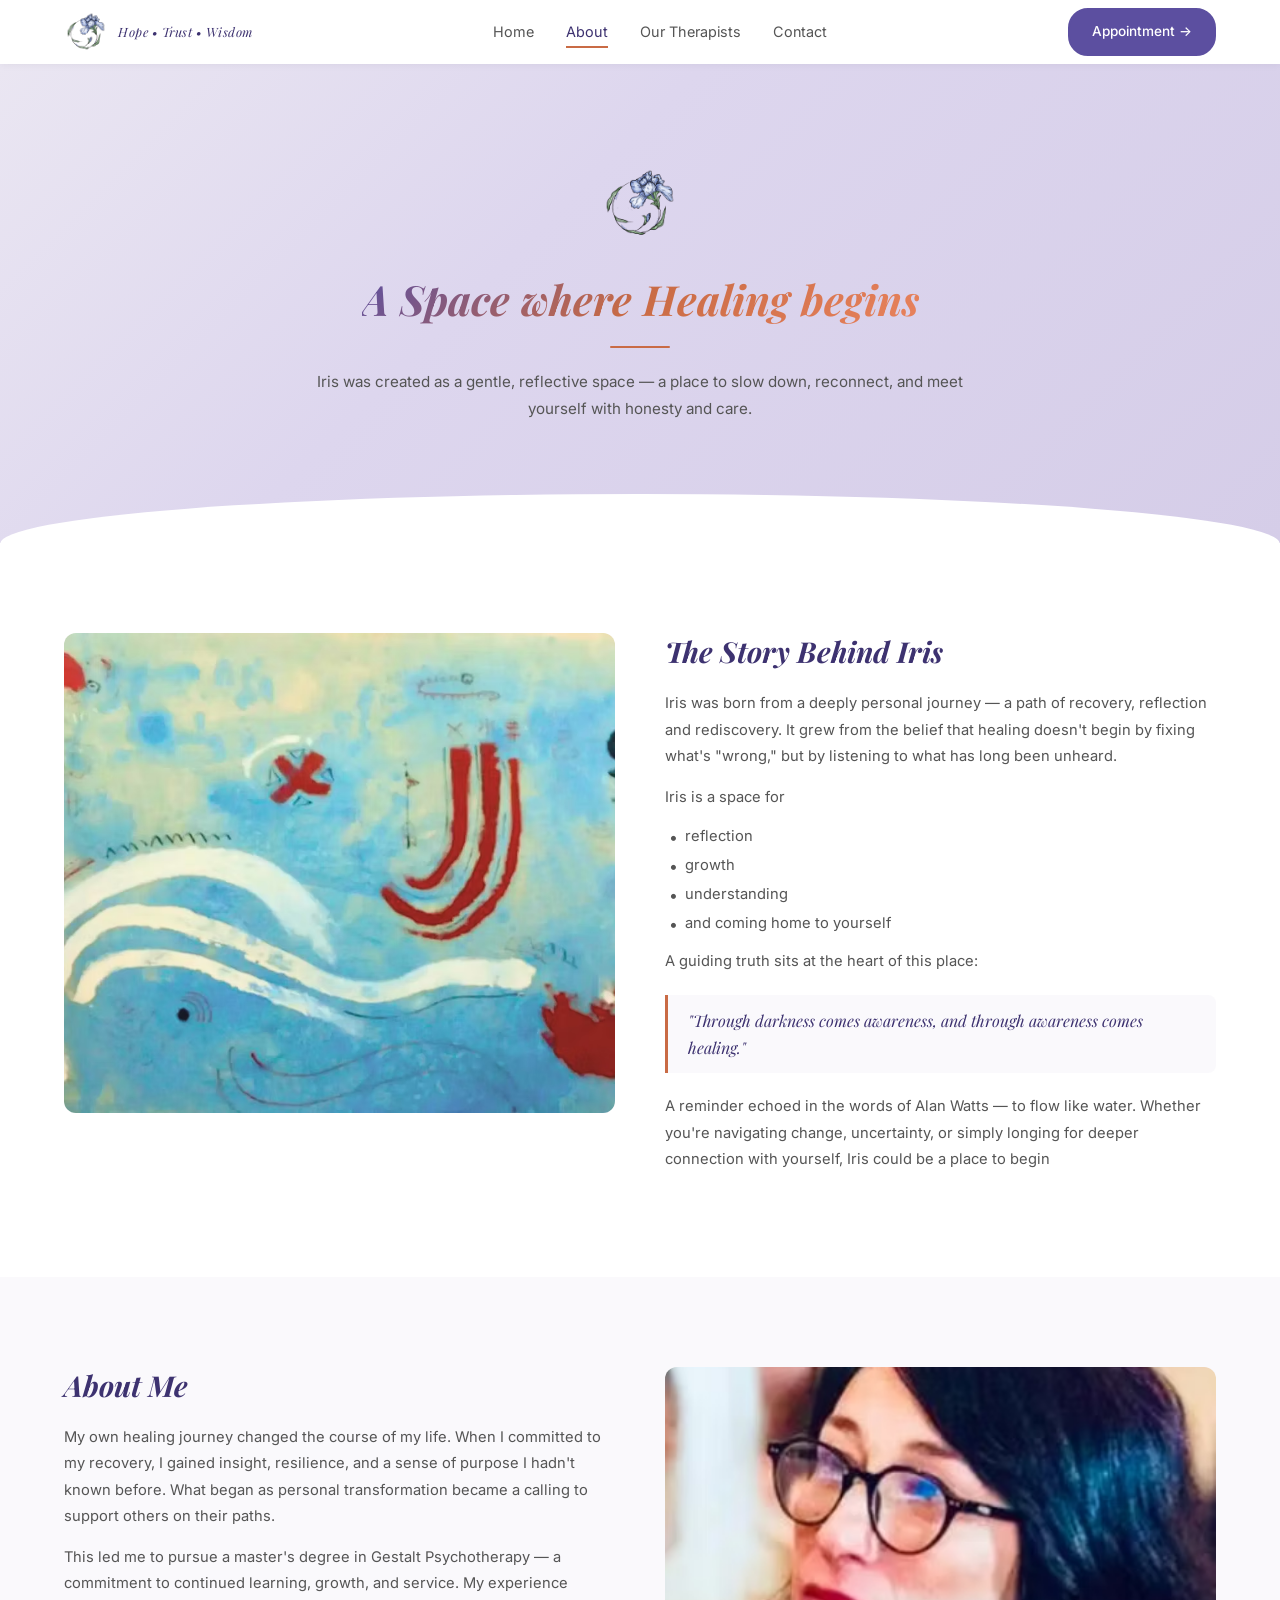
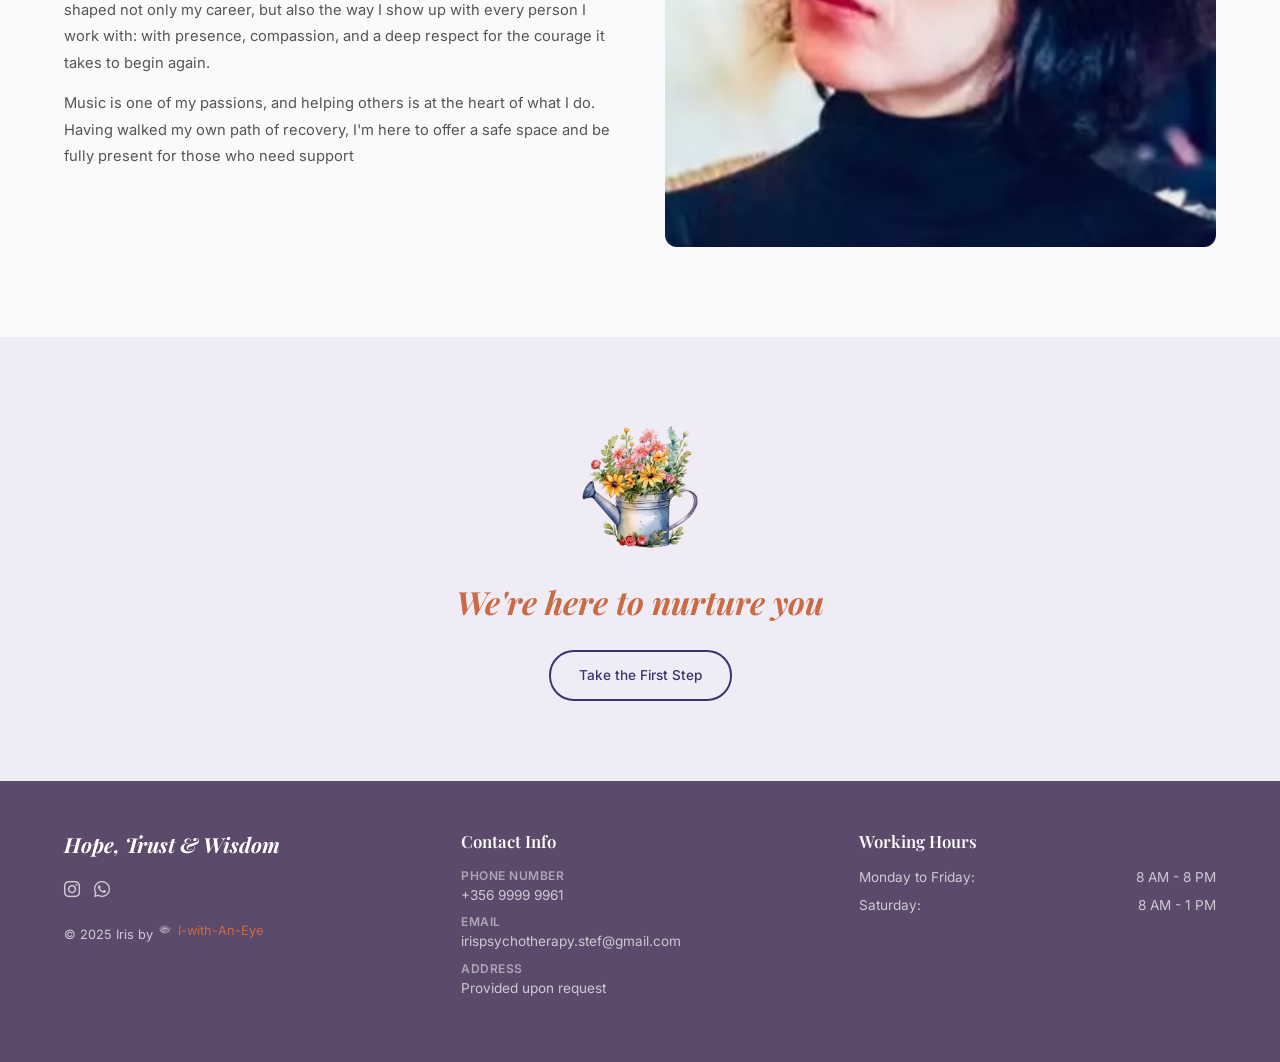
==== commit e402dc0c: "Switch to text-free logo across all pages Co-Authored-By: Claude Opus 4.6 (1M context) <noreply@anth" ====
--- a/about.html
+++ b/about.html
@@ -16,7 +16,7 @@
   <nav class="navbar" id="navbar">
     <div class="container">
       <a href="index.html" class="nav-logo">
-        <img src="images/logo.png" alt="Iris Logo" class="nav-logo-img">
+        <img src="images/logo-no-text.png" alt="Iris Logo" class="nav-logo-img">
         <span class="nav-logo-text">Hope &bull; Trust &bull; Wisdom</span>
       </a>
       <div class="nav-links" id="navLinks">
@@ -39,7 +39,7 @@
   <!-- About Hero -->
   <section class="about-hero">
     <div class="container">
-      <img src="images/logo.png" alt="Iris Logo" class="about-hero-logo">
+      <img src="images/logo-no-text.png" alt="Iris Logo" class="about-hero-logo">
       <h1><span class="heading-gradient">A Space where Healing begins</span></h1>
       <div class="hero-divider"></div>
       <p class="subtitle">
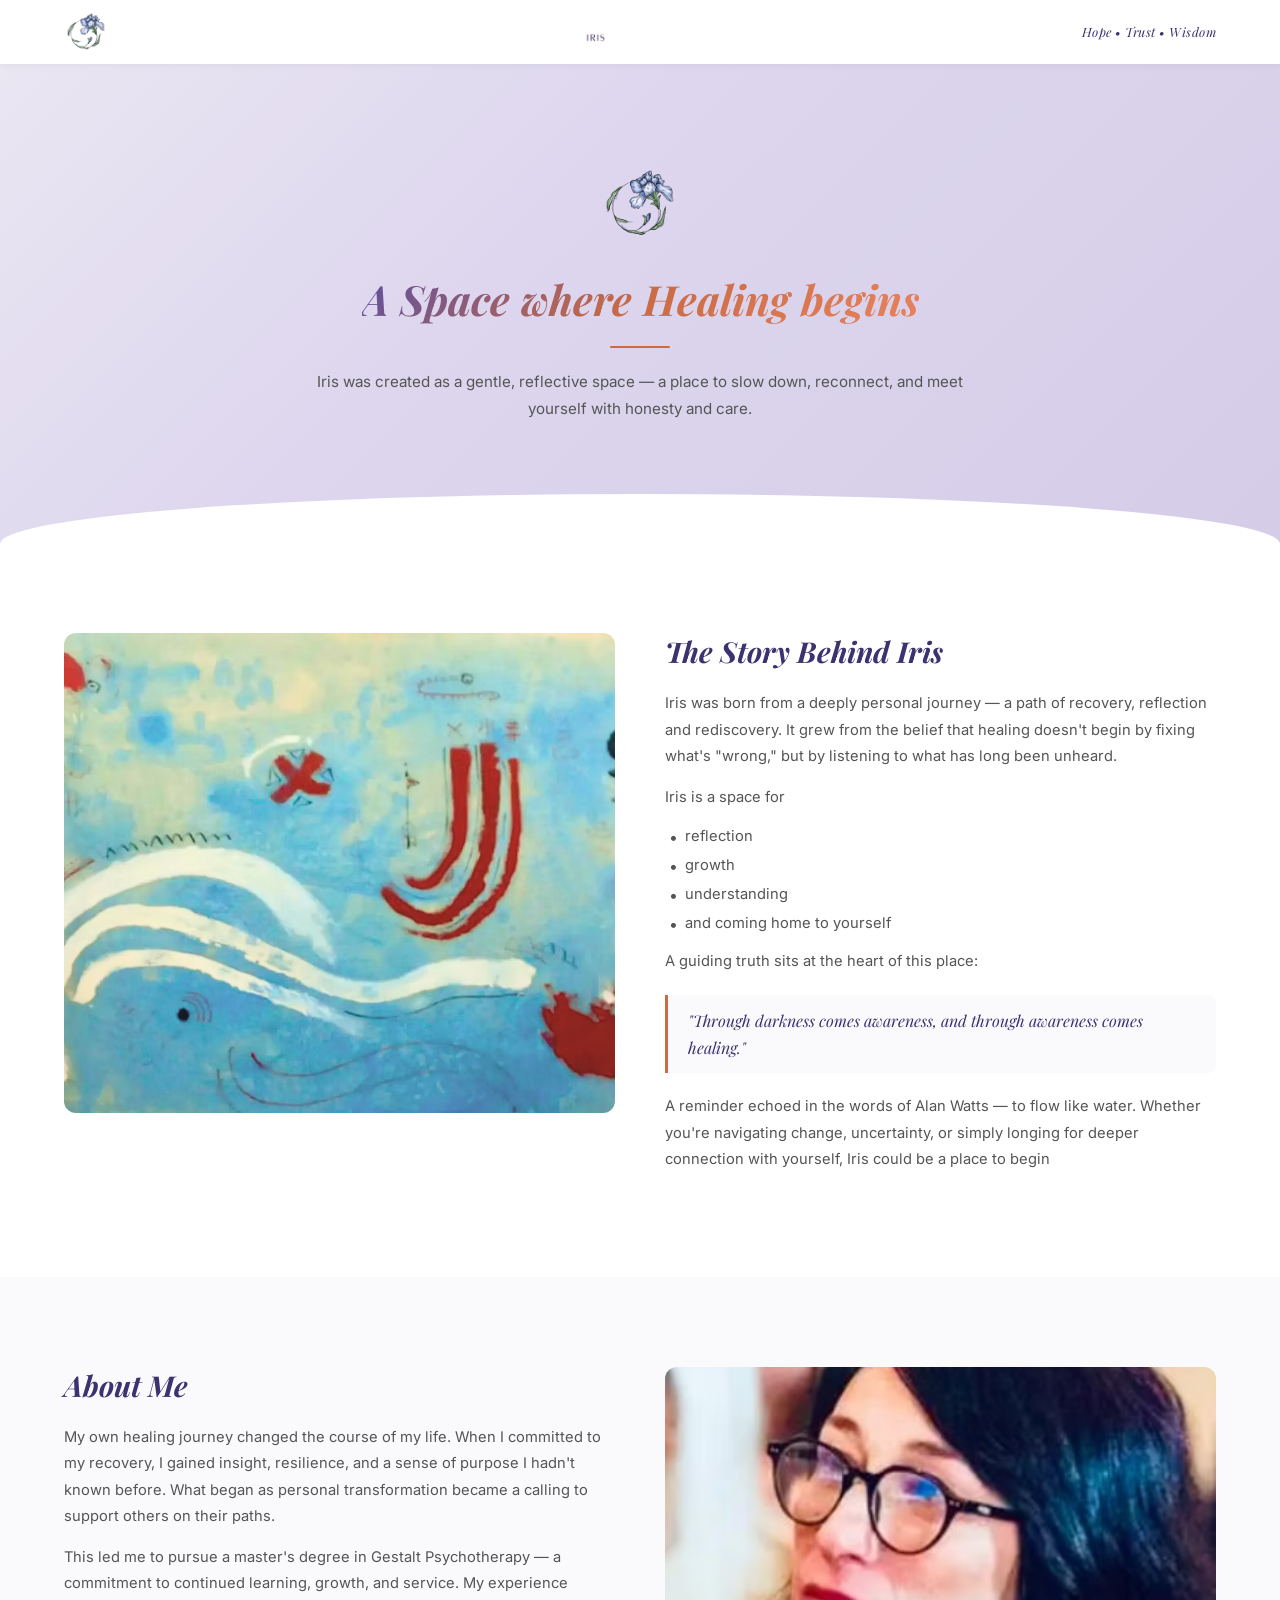
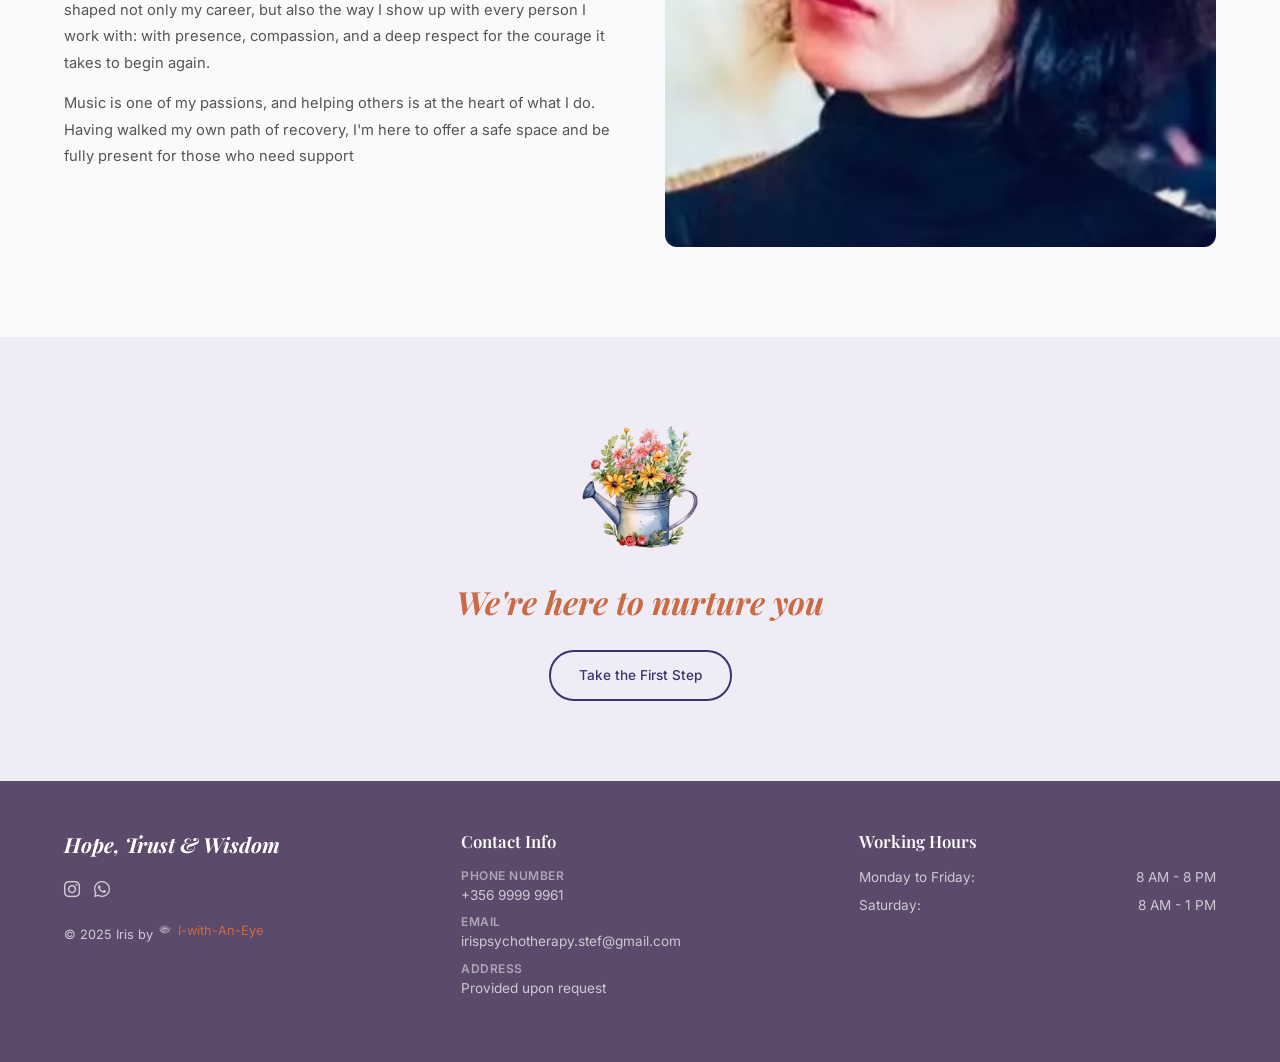
==== commit 55123392: "Redesign navbar: Iris text logo in center as dropdown menu trigger Hover on desktop or tap on mobile" ====
--- a/about.html
+++ b/about.html
@@ -17,22 +17,18 @@
     <div class="container">
       <a href="index.html" class="nav-logo">
         <img src="images/logo-no-text.png" alt="Iris Logo" class="nav-logo-img">
-        <span class="nav-logo-text">Hope &bull; Trust &bull; Wisdom</span>
       </a>
-      <div class="nav-links" id="navLinks">
-        <a href="index.html">Home</a>
-        <a href="about.html" class="active">About</a>
-        <a href="therapists.html">Our Therapists</a>
-        <a href="index.html#contact">Contact</a>
+      <div class="nav-menu-trigger" id="navMenuTrigger">
+        <img src="images/Iris-Text.png" alt="Iris" class="nav-text-logo">
+        <div class="nav-dropdown" id="navDropdown">
+          <a href="index.html">Home</a>
+          <a href="about.html" class="active">About</a>
+          <a href="therapists.html">Our Therapists</a>
+          <a href="index.html#contact">Contact</a>
+          <a href="index.html#contact" class="btn btn-primary nav-dropdown-btn">Appointment &rarr;</a>
+        </div>
       </div>
-      <div class="nav-btn" id="navBtn">
-        <a href="index.html#contact" class="btn btn-primary">Appointment &rarr;</a>
-      </div>
-      <button class="nav-toggle" id="navToggle" aria-label="Toggle menu">
-        <span></span>
-        <span></span>
-        <span></span>
-      </button>
+      <span class="nav-logo-text">Hope &bull; Trust &bull; Wisdom</span>
     </div>
   </nav>
 
--- a/css/styles.css
+++ b/css/styles.css
@@ -139,7 +139,6 @@
 .nav-logo {
   display: flex;
   align-items: center;
-  gap: 10px;
 }
 
 .nav-logo-img {
@@ -156,72 +155,161 @@
   letter-spacing: 0.5px;
 }
 
-.nav-links {
-  display: flex;
-  align-items: center;
-  gap: 32px;
-}
-
-.nav-links a {
+/* Center menu trigger */
+.nav-menu-trigger {
+  position: relative;
+  cursor: pointer;
+}
+
+.nav-text-logo {
+  height: 22px;
+  object-fit: contain;
+  transition: opacity 0.3s ease;
+}
+
+.nav-menu-trigger:hover .nav-text-logo {
+  opacity: 0.7;
+}
+
+/* Dropdown */
+.nav-dropdown {
+  position: absolute;
+  top: calc(100% + 16px);
+  left: 50%;
+  transform: translateX(-50%) translateY(8px);
+  background: var(--white);
+  border-radius: 12px;
+  box-shadow: 0 12px 40px rgba(61, 50, 112, 0.12);
+  padding: 24px 32px;
+  display: flex;
+  flex-direction: column;
+  gap: 14px;
+  min-width: 200px;
+  opacity: 0;
+  visibility: hidden;
+  transition: opacity 0.3s ease, transform 0.3s ease, visibility 0.3s ease;
+  z-index: 1000;
+}
+
+.nav-dropdown::before {
+  content: '';
+  position: absolute;
+  top: -8px;
+  left: 50%;
+  transform: translateX(-50%);
+  width: 0;
+  height: 0;
+  border-left: 8px solid transparent;
+  border-right: 8px solid transparent;
+  border-bottom: 8px solid var(--white);
+}
+
+/* Invisible bridge between trigger and dropdown */
+.nav-menu-trigger::after {
+  content: '';
+  position: absolute;
+  top: 100%;
+  left: 50%;
+  transform: translateX(-50%);
+  width: 200px;
+  height: 20px;
+  background: transparent;
+}
+
+.nav-menu-trigger:hover .nav-dropdown,
+.nav-menu-trigger.active .nav-dropdown {
+  opacity: 1;
+  visibility: visible;
+  transform: translateX(-50%) translateY(0);
+}
+
+.nav-dropdown a {
   font-size: 0.9rem;
   color: var(--body-text);
   transition: color 0.3s ease;
+  white-space: nowrap;
   position: relative;
-}
-
-.nav-links a::after {
-  content: '';
-  position: absolute;
-  bottom: -4px;
-  left: 0;
-  width: 0;
-  height: 2px;
-  background: var(--coral);
-  transition: width 0.3s ease;
-}
-
-.nav-links a:hover,
-.nav-links a.active {
+  padding: 4px 0;
+}
+
+.nav-dropdown a:not(.nav-dropdown-btn):hover,
+.nav-dropdown a:not(.nav-dropdown-btn).active {
   color: var(--primary-purple);
 }
 
-.nav-links a:hover::after,
-.nav-links a.active::after {
-  width: 100%;
-}
-
-.nav-btn .btn {
+.nav-dropdown-btn {
+  margin-top: 8px;
+  text-align: center;
   padding: 10px 22px;
   font-size: 0.85rem;
   border-radius: 20px;
 }
 
-/* Mobile menu toggle */
-.nav-toggle {
-  display: none;
-  flex-direction: column;
-  gap: 5px;
-  cursor: pointer;
-  background: none;
-  border: none;
-  padding: 4px;
-}
-
-.nav-toggle span {
-  width: 24px;
-  height: 2px;
-  background: var(--primary-purple);
-  transition: all 0.3s ease;
-}
-
 /* ===== Hero Section (Home) ===== */
 .hero {
-  background: linear-gradient(135deg, var(--cream-bg) 0%, #fdf0e4 50%, #f8e6d6 100%);
+  position: relative;
   padding: 70px 0 90px;
   overflow: hidden;
+  background: linear-gradient(135deg, var(--cream-bg) 0%, #fdf0e4 50%, #f8e6d6 100%);
+}
+
+.hero-bg-video {
+  position: absolute;
+  top: 0;
+  left: 0;
+  width: 100%;
+  height: 100%;
+  object-fit: cover;
+  z-index: 0;
+}
+
+.hero-overlay {
+  position: absolute;
+  top: 0;
+  left: 0;
+  width: 100%;
+  height: 100%;
+  background: rgba(253, 248, 243, 0.82);
+  z-index: 1;
+}
+
+.hero-circles-bg {
+  position: absolute;
+  inset: 0;
+  overflow: hidden;
+  pointer-events: none;
+  z-index: 1;
+}
+
+.hero-circles-bg svg {
+  position: absolute;
+  top: 50%;
+  left: 50%;
+  transform: translate(-50%, -50%);
+  width: 1000px;
+  height: 1000px;
+}
+
+.hero-circles-bg .ring {
+  fill: none;
+  stroke: var(--button-purple);
+  stroke-width: 1;
+  opacity: 0.12;
+}
+
+.fol-drift {
+  animation: fol-glide 80s linear infinite;
+}
+
+@keyframes fol-glide {
+  0%   { transform: translate(-60%, -50%); }
+  50%  { transform: translate(-40%, -50%); }
+  100% { transform: translate(-60%, -50%); }
 }
 
 .hero .container {
+  position: relative;
+  z-index: 2;
   display: flex;
   align-items: center;
   gap: 40px;
@@ -272,13 +360,14 @@
   flex: 1;
   min-width: 0;
   display: flex;
+  flex-direction: column;
   align-items: center;
   justify-content: center;
+  gap: 6px;
   animation: fadeInUp 0.8s ease 0.2s both;
 }
 
 .hero-logo-img {
-  width: 100%;
   max-width: 420px;
   object-fit: contain;
 }
@@ -1203,7 +1292,7 @@
 /* ===== Responsive Design ===== */
 @media (max-width: 992px) {
   .hero .container {
-    flex-direction: column;
+    flex-direction: column-reverse;
     text-align: center;
   }
 
@@ -1275,39 +1364,8 @@
 }
 
 @media (max-width: 768px) {
-  .nav-links,
-  .nav-btn {
+  .nav-logo-text {
     display: none;
-  }
-
-  .nav-links.active {
-    display: flex;
-    flex-direction: column;
-    position: absolute;
-    top: 64px;
-    left: 0;
-    right: 0;
-    background: var(--white);
-    padding: 24px;
-    box-shadow: 0 8px 20px rgba(0, 0, 0, 0.1);
-    gap: 20px;
-    z-index: 999;
-  }
-
-  .nav-btn.active {
-    display: block;
-    position: absolute;
-    top: calc(64px + 120px);
-    left: 0;
-    right: 0;
-    background: var(--white);
-    padding: 0 24px 24px;
-    box-shadow: 0 8px 20px rgba(0, 0, 0, 0.1);
-    z-index: 999;
-  }
-
-  .nav-toggle {
-    display: flex;
   }
 
   .hero {
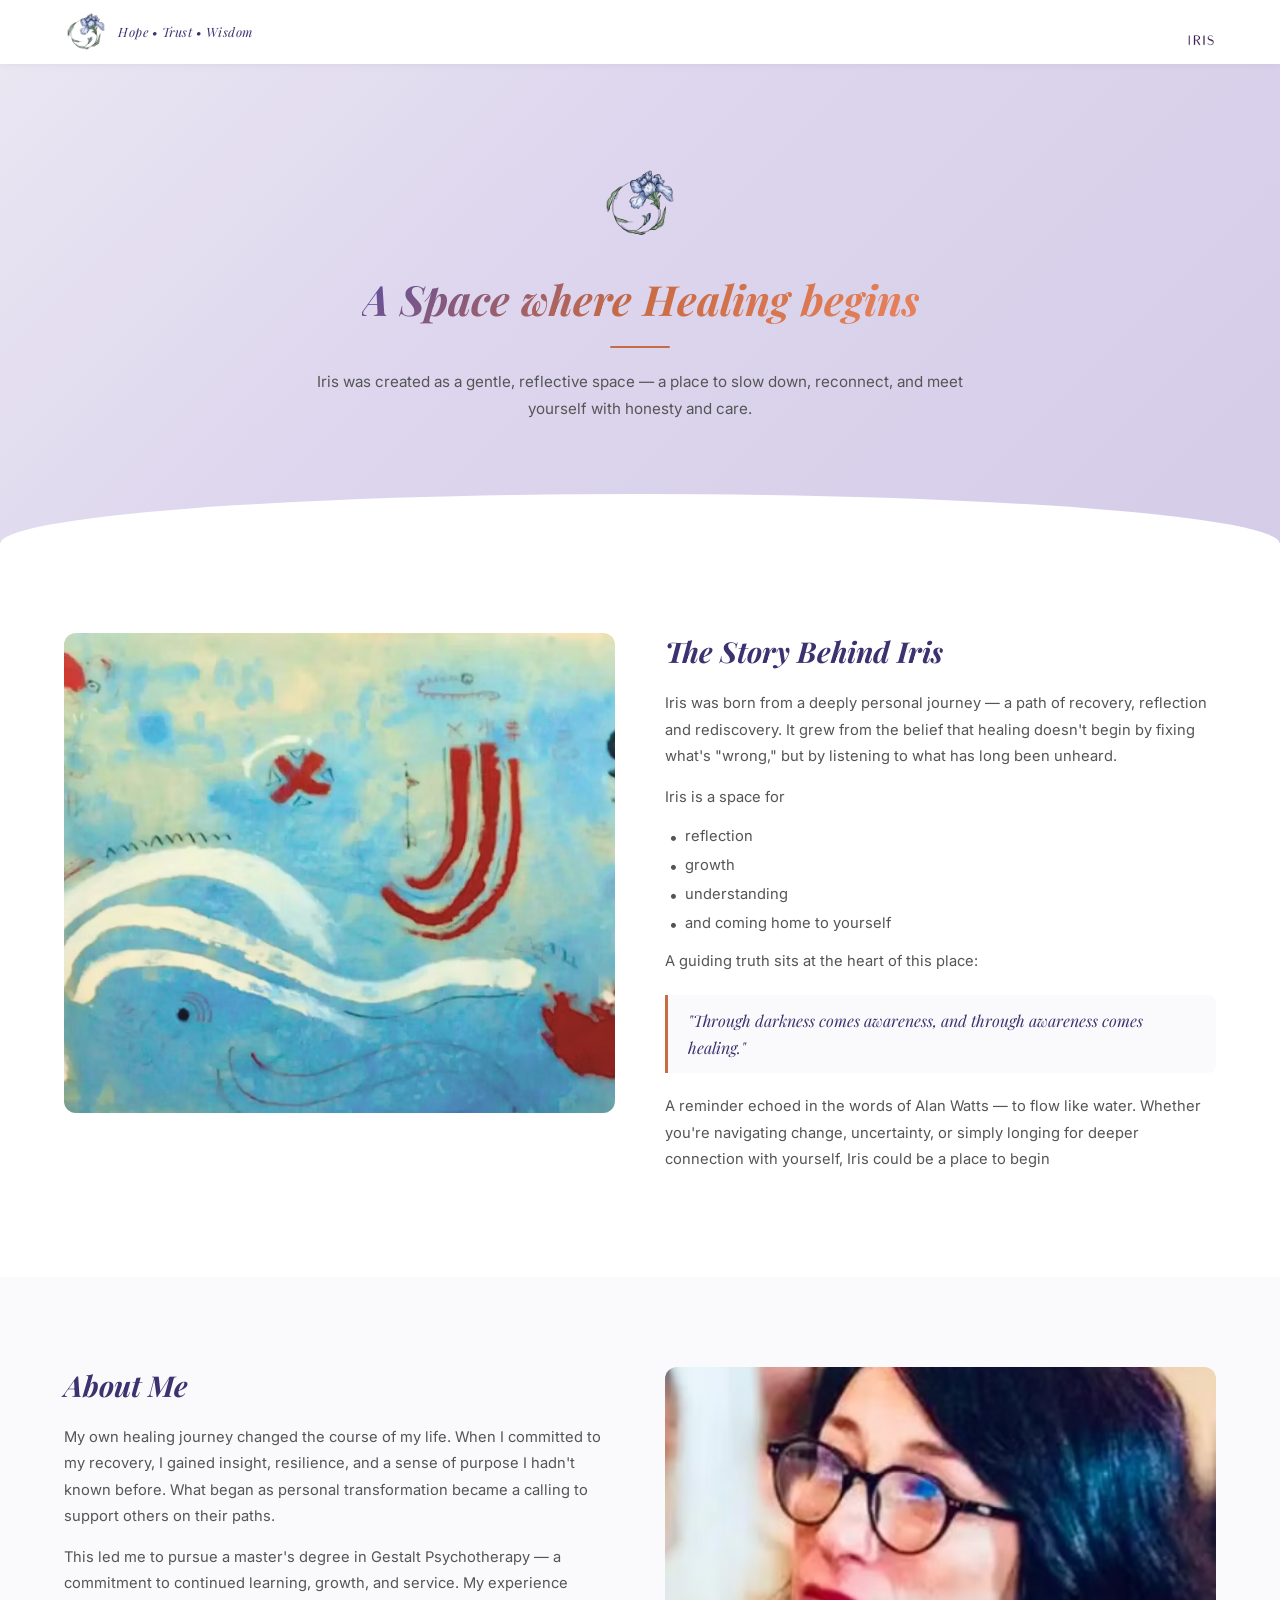
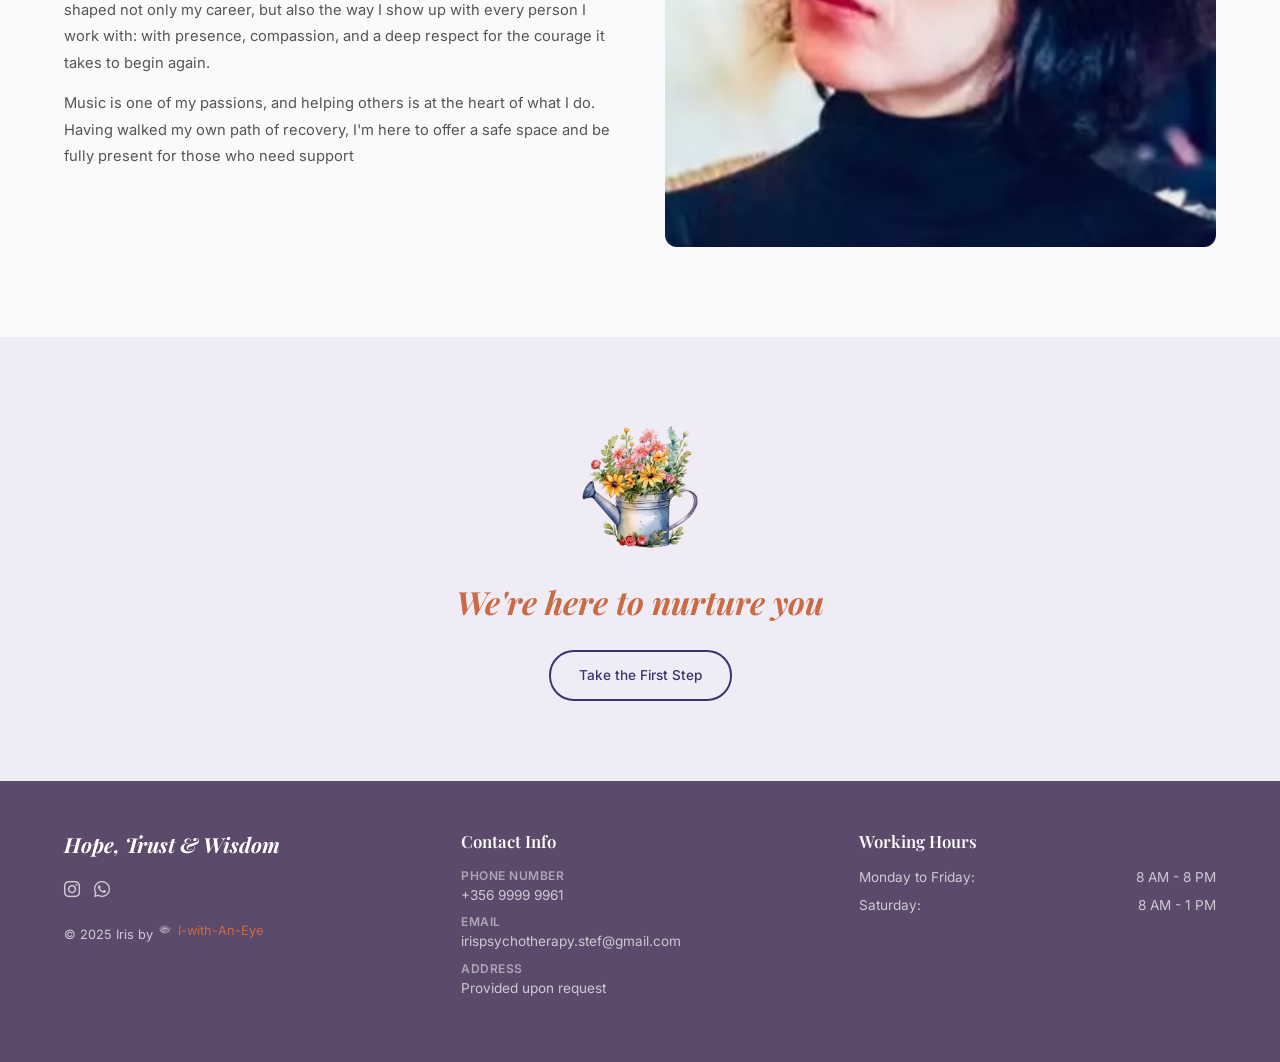
==== commit f57dca46: "Move tagline next to logo on left, Iris text on right and larger Co-Authored-By: Claude Sonnet 4.6 <" ====
--- a/about.html
+++ b/about.html
@@ -17,6 +17,7 @@
     <div class="container">
       <a href="index.html" class="nav-logo">
         <img src="images/logo-no-text.png" alt="Iris Logo" class="nav-logo-img">
+        <span class="nav-logo-text">Hope &bull; Trust &bull; Wisdom</span>
       </a>
       <div class="nav-menu-trigger" id="navMenuTrigger">
         <img src="images/Iris-Text.png" alt="Iris" class="nav-text-logo">
@@ -28,7 +29,6 @@
           <a href="index.html#contact" class="btn btn-primary nav-dropdown-btn">Appointment &rarr;</a>
         </div>
       </div>
-      <span class="nav-logo-text">Hope &bull; Trust &bull; Wisdom</span>
     </div>
   </nav>
 
--- a/css/styles.css
+++ b/css/styles.css
@@ -139,6 +139,7 @@
 .nav-logo {
   display: flex;
   align-items: center;
+  gap: 10px;
 }
 
 .nav-logo-img {
@@ -162,7 +163,7 @@
 }
 
 .nav-text-logo {
-  height: 22px;
+  height: 32px;
   object-fit: contain;
   transition: opacity 0.3s ease;
 }
@@ -1368,6 +1369,10 @@
     display: none;
   }
 
+  .nav-text-logo {
+    height: 24px;
+  }
+
   .hero {
     padding: 50px 0 70px;
   }
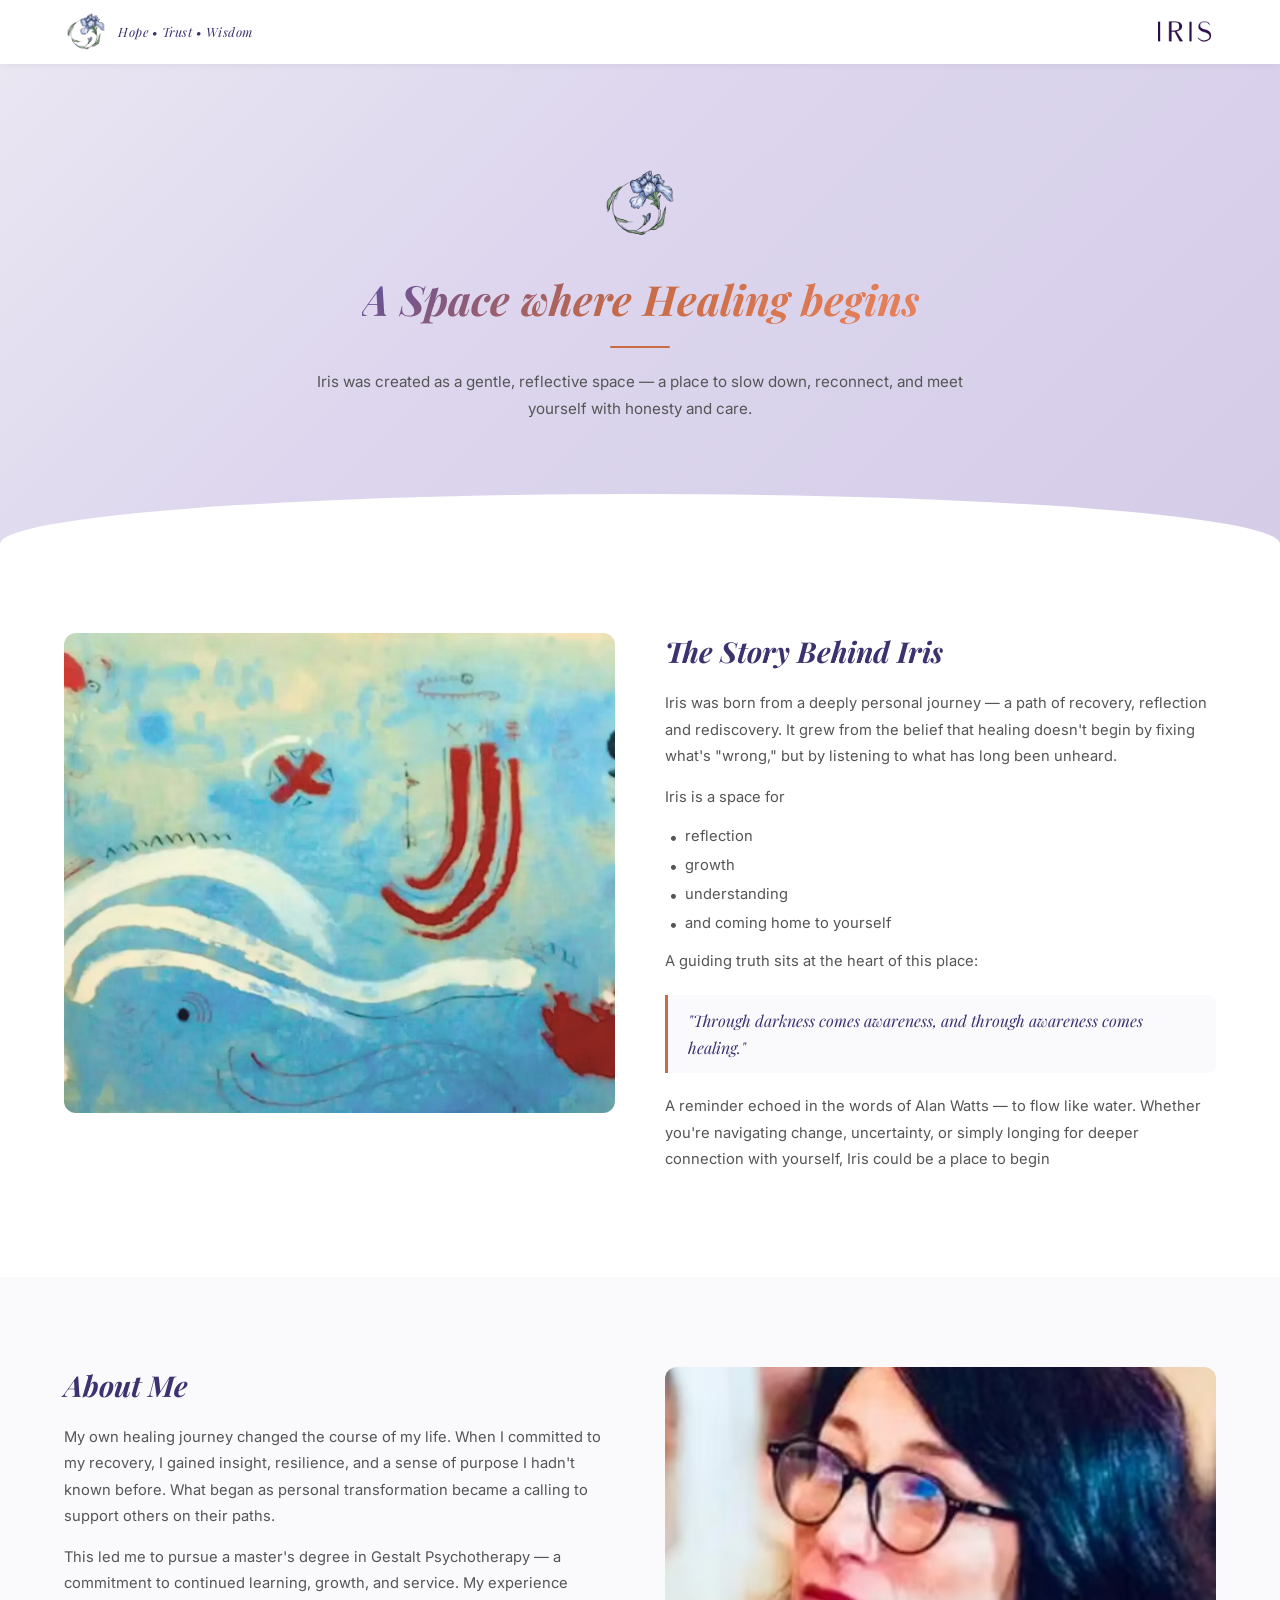
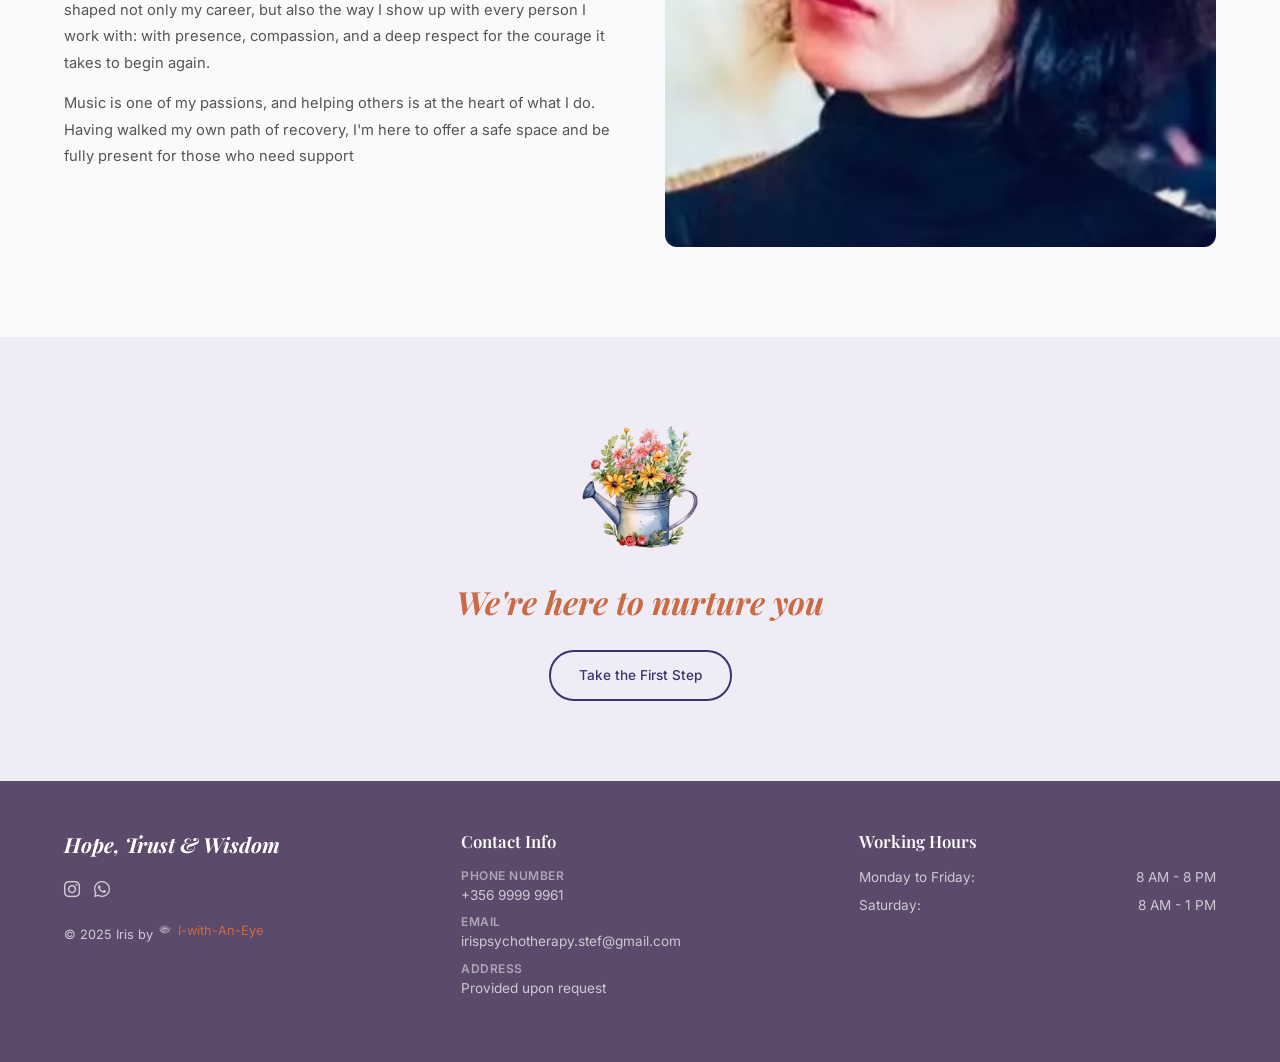
==== commit e5a17e2b: "Full-screen mobile menu with logo and centered nav items Co-Authored-By: Claude Sonnet 4.6 <noreply@" ====
--- a/about.html
+++ b/about.html
@@ -22,11 +22,12 @@
       <div class="nav-menu-trigger" id="navMenuTrigger">
         <img src="images/Iris-Text.png" alt="Iris" class="nav-text-logo">
         <div class="nav-dropdown" id="navDropdown">
+          <img src="images/Iris-Logo-Full.png" alt="Iris" class="mobile-logo">
           <a href="index.html">Home</a>
           <a href="about.html" class="active">About</a>
           <a href="therapists.html">Our Therapists</a>
           <a href="index.html#contact">Contact</a>
-          <a href="index.html#contact" class="btn btn-primary nav-dropdown-btn">Appointment &rarr;</a>
+          <a href="index.html#contact" class="btn btn-primary nav-dropdown-btn">Book Appointment &rarr;</a>
         </div>
       </div>
     </div>
--- a/css/styles.css
+++ b/css/styles.css
@@ -246,6 +246,10 @@
   border-radius: 20px;
 }
 
+.mobile-logo {
+  display: none;
+}
+
 /* ===== Hero Section (Home) ===== */
 .hero {
   position: relative;
@@ -1373,6 +1377,48 @@
     height: 24px;
   }
 
+  .nav-dropdown {
+    position: fixed;
+    top: 0;
+    left: 0;
+    right: 0;
+    bottom: 0;
+    transform: none;
+    border-radius: 0;
+    min-width: 0;
+    width: 100%;
+    height: 100vh;
+    padding: 0 24px;
+    box-shadow: none;
+    align-items: center;
+    justify-content: center;
+    text-align: center;
+    background: var(--white);
+  }
+
+  .nav-menu-trigger.active .nav-dropdown {
+    transform: none;
+  }
+
+  .nav-dropdown::before {
+    display: none;
+  }
+
+  .mobile-logo {
+    display: block;
+    width: 80px;
+    margin-bottom: 8px;
+  }
+
+  .nav-dropdown a {
+    font-size: 1.1rem;
+    padding: 10px 0;
+  }
+
+  .nav-dropdown .nav-dropdown-btn {
+    margin-top: 16px;
+  }
+
   .hero {
     padding: 50px 0 70px;
   }
